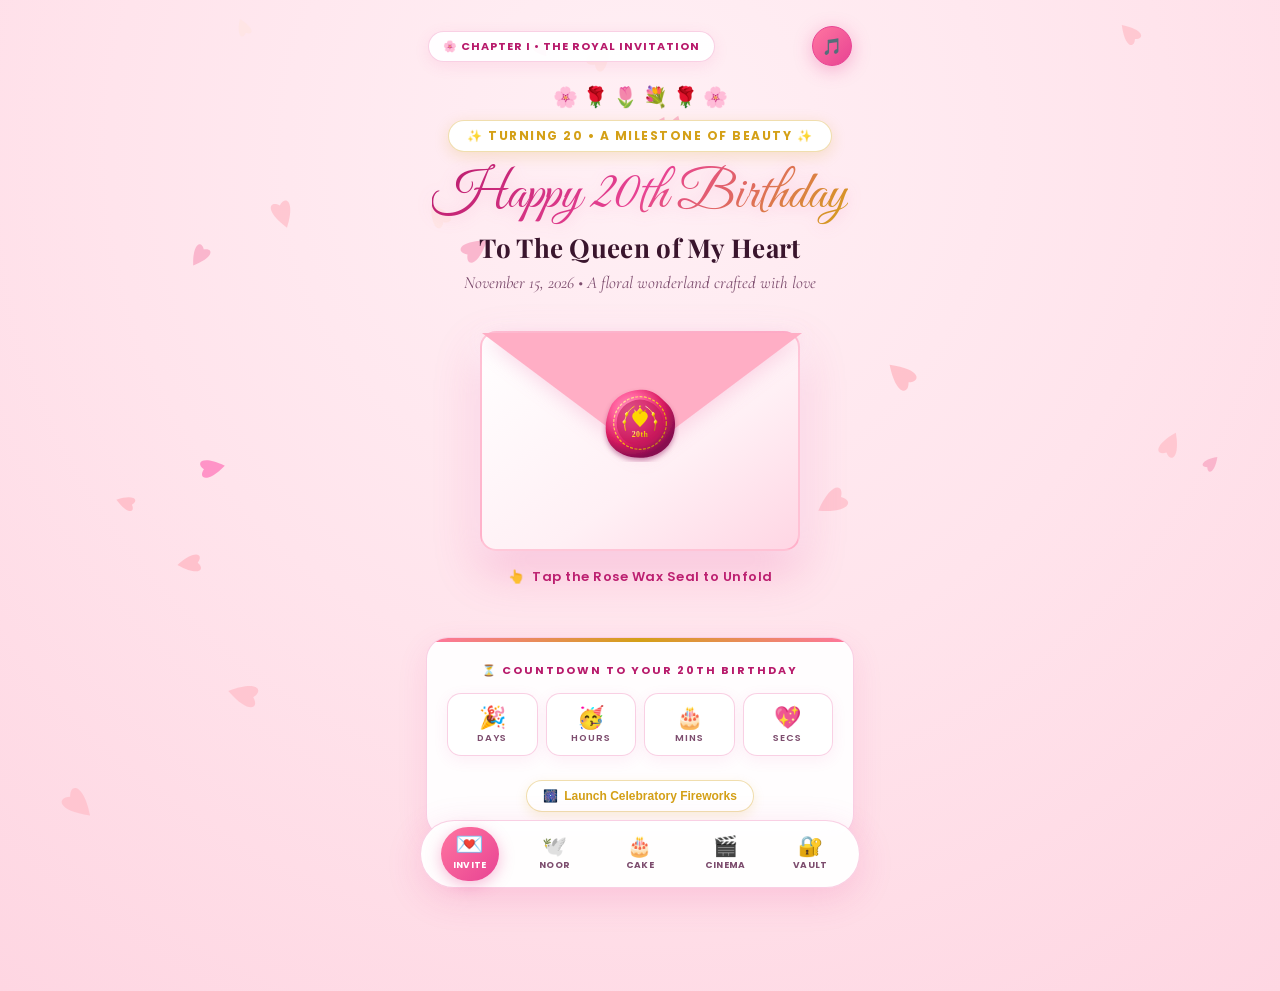
==== index.html @ 650d63d4 "Happy 20th Birthday Interactive Experience" ====
<!DOCTYPE html>
<html lang="en">
<head>
  <meta charset="UTF-8">
  <meta name="viewport" content="width=device-width, initial-scale=1.0, maximum-scale=1.0, user-scalable=no, viewport-fit=cover">
  <title>A Royal Invitation • Happy 20th Birthday My Love</title>
  <link rel="stylesheet" href="shared.css">
  <style>
    /* ═══════════════════════════════════════════
       PAGE 1 THEME: BLUSH ROSE GARDEN & ENVELOPE
       ═══════════════════════════════════════════ */
    body {
      background: radial-gradient(circle at 50% 15%, #fff0f5 0%, #ffe4ec 50%, #fed6e2 100%);
    }

    .floral-garland {
      display: flex;
      justify-content: center;
      gap: 10px;
      font-size: 20px;
      margin-bottom: 8px;
      animation: floatGentle 3s infinite ease-in-out;
    }

    .turning-20-pill {
      display: inline-flex;
      align-items: center;
      gap: 8px;
      padding: 6px 18px;
      background: #ffffff;
      border: 1.5px solid var(--border-gold);
      border-radius: 50px;
      font-size: 12px;
      font-weight: 700;
      color: var(--gold-warm);
      letter-spacing: 1.5px;
      text-transform: uppercase;
      margin-bottom: 12px;
      box-shadow: 0 4px 15px rgba(212, 160, 23, 0.2);
    }

    /* 3D Wax-Sealed Rose Envelope */
    .envelope-stage {
      width: 100%;
      perspective: 1200px;
      margin: 15px 0 25px;
      display: flex;
      flex-direction: column;
      align-items: center;
    }

    .envelope-wrapper {
      position: relative;
      width: 320px;
      height: 220px;
      background: linear-gradient(145deg, #ffffff 0%, #fff0f5 60%, #ffd6e4 100%);
      border-radius: 16px;
      box-shadow: 0 20px 45px rgba(232, 67, 147, 0.25), 0 0 25px rgba(255, 255, 255, 0.9);
      border: 2px solid rgba(255, 117, 160, 0.4);
      cursor: pointer;
      transform-style: preserve-3d;
      transition: transform 0.6s cubic-bezier(0.2, 0.8, 0.2, 1);
    }

    .envelope-wrapper:active {
      transform: scale(0.98);
    }

    .envelope-flap {
      position: absolute;
      top: 0;
      left: 0;
      width: 0;
      height: 0;
      border-left: 160px solid transparent;
      border-right: 160px solid transparent;
      border-top: 120px solid #ffaec5;
      transform-origin: top center;
      transition: transform 0.8s cubic-bezier(0.4, 0, 0.2, 1), z-index 0.2s;
      z-index: 5;
      filter: drop-shadow(0 4px 10px rgba(232, 67, 147, 0.2));
    }

    /* High-Res SVG Wax Seal */
    .wax-seal {
      position: absolute;
      top: 90px;
      left: 50%;
      transform: translate(-50%, -50%);
      width: 78px;
      height: 78px;
      z-index: 10;
      transition: all 0.5s ease;
      cursor: pointer;
      animation: pulseGlowSoft 2.5s infinite ease-in-out;
    }

    .envelope-wrapper.opened .envelope-flap {
      transform: rotateX(180deg);
      z-index: 1;
    }

    .envelope-wrapper.opened .wax-seal {
      opacity: 0;
      transform: translate(-50%, -50%) scale(0.2) rotate(45deg);
      pointer-events: none;
    }

    /* Sliding Parchment Letter */
    .letter-parchment {
      position: absolute;
      top: 12px;
      left: 12px;
      right: 12px;
      background: linear-gradient(135deg, #ffffff 0%, #fffbf2 100%);
      color: var(--text-main);
      border-radius: 12px;
      padding: 24px 18px;
      box-shadow: 0 10px 30px rgba(232, 67, 147, 0.25);
      border: 1px solid var(--border-gold);
      z-index: 2;
      transition: transform 0.9s cubic-bezier(0.2, 0.8, 0.2, 1), opacity 0.6s ease;
      transform: translateY(0);
      opacity: 0;
      pointer-events: none;
    }

    .envelope-wrapper.opened .letter-parchment {
      transform: translateY(-80px);
      opacity: 1;
      pointer-events: all;
      z-index: 15;
    }

    .letter-header {
      font-family: var(--font-romantic);
      font-size: 34px;
      color: var(--rose-deep);
      text-align: center;
      line-height: 1.1;
      margin-bottom: 4px;
    }

    .letter-date {
      font-size: 11px;
      font-weight: 700;
      color: var(--gold-warm);
      text-align: center;
      letter-spacing: 2px;
      text-transform: uppercase;
      margin-bottom: 12px;
    }

    .letter-body {
      font-family: var(--font-classy);
      font-size: 15.5px;
      line-height: 1.55;
      text-align: center;
      color: #4a1532;
      margin-bottom: 14px;
    }

    .tap-hint {
      display: flex;
      align-items: center;
      gap: 8px;
      font-size: 13px;
      color: var(--rose-deep);
      font-weight: 600;
      margin-top: 16px;
      letter-spacing: 0.5px;
      animation: floatGentle 2s infinite ease-in-out;
    }

    /* Countdown Grid */
    .countdown-grid {
      display: grid;
      grid-template-columns: repeat(4, 1fr);
      gap: 8px;
      width: 100%;
      margin: 14px 0 16px;
    }

    .countdown-box {
      background: rgba(255, 255, 255, 0.95);
      border: 1px solid var(--border-rose);
      border-radius: var(--radius-sm);
      padding: 10px 4px;
      text-align: center;
      box-shadow: 0 4px 15px rgba(232, 67, 147, 0.08);
    }

    .countdown-value {
      font-family: var(--font-serif);
      font-size: 22px;
      font-weight: 700;
      color: var(--rose-deep);
      display: block;
      line-height: 1.1;
    }

    .countdown-lbl {
      font-size: 9.5px;
      font-weight: 600;
      color: var(--text-muted);
      text-transform: uppercase;
      letter-spacing: 1px;
      margin-top: 3px;
      display: block;
    }

    .fireworks-quick-btn {
      margin-top: 8px;
      background: #fff;
      border: 1.5px solid var(--border-gold);
      color: var(--gold-warm);
      padding: 8px 16px;
      border-radius: 50px;
      font-size: 12px;
      font-weight: 700;
      cursor: pointer;
      display: inline-flex;
      align-items: center;
      gap: 6px;
      box-shadow: 0 4px 12px rgba(212, 160, 23, 0.15);
      transition: all 0.3s ease;
    }

    .fireworks-quick-btn:active {
      transform: scale(0.95);
    }

    .journey-action-wrap {
      display: none;
      width: 100%;
      margin-top: 15px;
      animation: fadeInUp 0.8s ease forwards;
    }

    @keyframes fadeInUp {
      from { opacity: 0; transform: translateY(20px); }
      to { opacity: 1; transform: translateY(0); }
    }
  </style>
</head>
<body>

  <div class="page-container">
    <!-- Top App Bar -->
    <div class="top-bar">
      <div class="chapter-badge">🌸 Chapter I • The Royal Invitation</div>
      <button class="sound-toggle-btn" id="soundToggleBtn" aria-label="Toggle Sound">🎵</button>
    </div>

    <!-- Garland & Pill -->
    <div class="floral-garland">🌸 🌹 🌷 💐 🌹 🌸</div>
    <div class="turning-20-pill">✨ Turning 20 • A Milestone of Beauty ✨</div>

    <!-- Romantic Header -->
    <h1 class="title-romantic">Happy 20th Birthday</h1>
    <h2 class="title-classy">To The Queen of My Heart</h2>
    <p class="subtitle-soft">November 15, 2026 • A floral wonderland crafted with love</p>

    <!-- Interactive Envelope Stage with Vector Wax Seal -->
    <div class="envelope-stage">
      <div class="envelope-wrapper" id="envelopeWrapper">
        <div class="envelope-flap"></div>
        
        <!-- High-Res Wax Seal Image -->
        <div class="wax-seal" id="waxSeal">
          <img src="assets/wax-seal.svg" alt="Royal Wax Seal" style="width: 100%; height: 100%;">
        </div>

        <!-- Sliding Parchment Letter -->
        <div class="letter-parchment">
          <div class="letter-header">My Dearest Soul,</div>
          <div class="letter-date">✨ Celebrating 20 Beautiful Years ✨</div>
          <p class="letter-body">
            You are turning 20 today, and the world has never looked more radiant.
            Every year with you is a gift beyond measure.
            <br><br>
            I have crafted this royal journey of sacred blessings, your cake cutting ceremony, our video cinema, and sweet secrets.
          </p>
        </div>
      </div>

      <!-- Tap Hint -->
      <div class="tap-hint" id="tapHint">
        <span>👆</span> Tap the Rose Wax Seal to Unfold
      </div>
    </div>

    <!-- Countdown Card -->
    <div class="glass-card" style="margin-top: 25px;">
      <div style="font-size: 11px; text-transform: uppercase; letter-spacing: 2px; color: var(--rose-deep); text-align: center; margin-bottom: 8px; font-weight: 700;">
        ⏳ Countdown To Your 20th Birthday
      </div>
      <div class="countdown-grid">
        <div class="countdown-box">
          <span class="countdown-value" id="cdDays">00</span>
          <span class="countdown-lbl">Days</span>
        </div>
        <div class="countdown-box">
          <span class="countdown-value" id="cdHours">00</span>
          <span class="countdown-lbl">Hours</span>
        </div>
        <div class="countdown-box">
          <span class="countdown-value" id="cdMins">00</span>
          <span class="countdown-lbl">Mins</span>
        </div>
        <div class="countdown-box">
          <span class="countdown-value" id="cdSecs">00</span>
          <span class="countdown-lbl">Secs</span>
        </div>
      </div>
      
      <!-- Quick Fireworks Button -->
      <div style="text-align: center;">
        <button class="fireworks-quick-btn" id="launchFwBtn">
          <span>🎆</span> Launch Celebratory Fireworks
        </button>
      </div>
    </div>

    <!-- Revealed Action Button -->
    <div class="journey-action-wrap" id="journeyActionWrap">
      <a href="blessing.html" class="btn-royal" id="nextChapterBtn">
        Enter The Sanctuary of Noor 🕊️ →
      </a>
    </div>
  </div>

  <script src="assets/fireworks.js"></script>
  <script src="shared.js"></script>
  <script>
    const envelope = document.getElementById('envelopeWrapper');
    const waxSeal = document.getElementById('waxSeal');
    const tapHint = document.getElementById('tapHint');
    const actionWrap = document.getElementById('journeyActionWrap');
    const fwBtn = document.getElementById('launchFwBtn');

    function openEnvelope() {
      if (envelope.classList.contains('opened')) return;

      window.triggerHaptic([30, 50, 40]);
      if (window.BirthdayAudio) {
        window.BirthdayAudio.playSealBreak();
        setTimeout(() => {
          window.BirthdayAudio.playHarpChime([523.25, 659.25, 783.99, 1046.5]);
        }, 300);
      }

      envelope.classList.add('opened');
      tapHint.style.display = 'none';

      // Launch a burst of heart fireworks!
      if (window.Fireworks) {
        window.Fireworks.grandCelebration(4);
      }

      setTimeout(() => {
        actionWrap.style.display = 'block';
        actionWrap.scrollIntoView({ behavior: 'smooth', block: 'center' });
      }, 900);
    }

    waxSeal.addEventListener('click', openEnvelope);
    envelope.addEventListener('click', (e) => {
      if (!envelope.classList.contains('opened')) openEnvelope();
    });

    fwBtn.addEventListener('click', () => {
      window.triggerHaptic(20);
      if (window.Fireworks) window.Fireworks.grandCelebration(5);
    });

    // Countdown
    const TARGET_DATE = new Date('2026-11-15T00:00:00');
    function updateCountdown() {
      const now = new Date();
      const diff = TARGET_DATE - now;
      if (diff <= 0) {
        document.getElementById('cdDays').textContent = '🎉';
        document.getElementById('cdHours').textContent = '🥳';
        document.getElementById('cdMins').textContent = '🎂';
        document.getElementById('cdSecs').textContent = '💖';
        return;
      }
      const days = Math.floor(diff / (1000 * 60 * 60 * 24));
      const hours = Math.floor((diff % (1000 * 60 * 60 * 24)) / (1000 * 60 * 60));
      const mins = Math.floor((diff % (1000 * 60 * 60)) / (1000 * 60));
      const secs = Math.floor((diff % (1000 * 60)) / 1000);

      document.getElementById('cdDays').textContent = String(days).padStart(2, '0');
      document.getElementById('cdHours').textContent = String(hours).padStart(2, '0');
      document.getElementById('cdMins').textContent = String(mins).padStart(2, '0');
      document.getElementById('cdSecs').textContent = String(secs).padStart(2, '0');
    }
    updateCountdown();
    setInterval(updateCountdown, 1000);
  </script>
</body>
</html>
---- shared.css ----
/* ═══════════════════════════════════════════════════════════════
   NOOR & ISHQ - ROSY FLORAL & CELEBRATION DESIGN SYSTEM
   Bright, Dreamy, Rose Petals, Urdu Nastaliq & Cinema Morph
   ═══════════════════════════════════════════════════════════════ */

@import url('https://fonts.googleapis.com/css2?family=Amiri:ital,wght@0,400;0,700;1,400&family=Cormorant+Garamond:ital,wght@0,400;0,600;0,700;1,400&family=Great+Vibes&family=Noto+Nastaliq+Urdu:wght@400;600;700&family=Playfair+Display:ital,wght@0,500;0,600;0,700;1,400&family=Poppins:wght@300;400;500;600;700&display=swap');

:root {
  /* Rosy Celebration Light Palette */
  --bg-blush: #fff5f8;
  --bg-cream: #fffdf9;
  --bg-card: rgba(255, 255, 255, 0.92);
  --bg-glass: rgba(255, 255, 255, 0.75);
  
  --rose-primary: #e84393;
  --rose-soft: #ff75a0;
  --rose-petal: #ffb8d2;
  --rose-deep: #b81b6c;
  --gold-warm: #d4a017;
  --gold-shimmer: #e6b800;
  --peach-cream: #ffeaa7;
  
  --text-main: #3a152d;
  --text-muted: #7d4d6e;
  --text-light: #613054;
  
  --border-rose: rgba(232, 67, 147, 0.25);
  --border-gold: rgba(212, 160, 23, 0.35);
  
  --shadow-soft: 0 10px 30px rgba(232, 67, 147, 0.12);
  --shadow-rose: 0 12px 35px rgba(232, 67, 147, 0.22);
  
  --radius-sm: 14px;
  --radius-md: 22px;
  --radius-lg: 36px;
  
  --font-romantic: 'Great Vibes', cursive;
  --font-serif: 'Playfair Display', serif;
  --font-classy: 'Cormorant Garamond', serif;
  --font-arabic: 'Amiri', serif;
  --font-urdu: 'Noto Nastaliq Urdu', serif;
  --font-body: 'Poppins', sans-serif;
}

* {
  margin: 0;
  padding: 0;
  box-sizing: border-box;
  -webkit-tap-highlight-color: transparent;
}

html, body {
  width: 100%;
  min-height: 100vh;
  min-height: 100dvh;
  background-color: var(--bg-blush);
  color: var(--text-main);
  font-family: var(--font-body);
  overflow-x: hidden;
  user-select: none;
  -webkit-user-select: none;
}

body {
  position: relative;
  padding-bottom: 96px; /* Space for bottom nav bar */
}

/* Floating Floral Petals Canvas */
#canvas-petals {
  position: fixed;
  top: 0;
  left: 0;
  width: 100vw;
  height: 100vh;
  pointer-events: none;
  z-index: 1;
}

/* Page Container */
.page-container {
  position: relative;
  z-index: 2;
  width: 100%;
  max-width: 460px;
  margin: 0 auto;
  padding: 20px 16px 36px;
  display: flex;
  flex-direction: column;
  align-items: center;
  min-height: calc(100vh - 96px);
  min-height: calc(100dvh - 96px);
}

/* Top App Header / Status Bar */
.top-bar {
  width: 100%;
  display: flex;
  justify-content: space-between;
  align-items: center;
  padding: 6px 2px 16px;
  position: relative;
  z-index: 10;
}

.chapter-badge {
  display: inline-flex;
  align-items: center;
  gap: 6px;
  padding: 6px 14px;
  background: rgba(255, 255, 255, 0.95);
  border: 1px solid var(--border-rose);
  border-radius: 50px;
  font-size: 11px;
  font-weight: 700;
  letter-spacing: 1px;
  text-transform: uppercase;
  color: var(--rose-deep);
  box-shadow: 0 4px 15px rgba(232, 67, 147, 0.1);
}

.sound-toggle-btn {
  width: 40px;
  height: 40px;
  border-radius: 50%;
  background: rgba(255, 255, 255, 0.92);
  border: 1px solid var(--border-rose);
  color: var(--rose-primary);
  display: flex;
  align-items: center;
  justify-content: center;
  cursor: pointer;
  transition: all 0.3s ease;
  font-size: 16px;
  box-shadow: 0 4px 15px rgba(232, 67, 147, 0.12);
}

.sound-toggle-btn.active {
  background: linear-gradient(135deg, #ff75a0, #e84393);
  color: #fff;
  border-color: #e84393;
  box-shadow: 0 4px 18px rgba(232, 67, 147, 0.35);
}

/* Typography Presets */
.title-romantic {
  font-family: var(--font-romantic);
  font-size: clamp(38px, 11vw, 54px);
  font-weight: normal;
  text-align: center;
  line-height: 1.15;
  background: linear-gradient(135deg, #b81b6c 0%, #e84393 50%, #d4a017 100%);
  -webkit-background-clip: text;
  -webkit-text-fill-color: transparent;
  filter: drop-shadow(0 2px 8px rgba(232, 67, 147, 0.2));
  margin-bottom: 4px;
}

.title-classy {
  font-family: var(--font-serif);
  font-size: clamp(20px, 5.5vw, 26px);
  font-weight: 700;
  text-align: center;
  color: var(--text-main);
  letter-spacing: 0.3px;
  margin-bottom: 6px;
}

.subtitle-soft {
  font-family: var(--font-classy);
  font-size: clamp(15px, 4vw, 17px);
  font-style: italic;
  text-align: center;
  color: var(--text-muted);
  line-height: 1.45;
  margin-bottom: 20px;
}

/* Urdu Typography Class */
.urdu-poetry {
  font-family: var(--font-urdu);
  direction: rtl;
  text-align: center;
  line-height: 2.2;
  font-size: clamp(18px, 5vw, 23px);
  color: #4a1532;
  letter-spacing: 0;
}

.urdu-caption {
  font-family: var(--font-urdu);
  direction: rtl;
  text-align: center;
  line-height: 2.1;
  font-size: 15px;
  color: var(--rose-deep);
}

/* Glass Floral Cards */
.glass-card {
  width: 100%;
  background: var(--bg-card);
  border: 1px solid var(--border-rose);
  border-radius: var(--radius-md);
  padding: 24px 20px;
  box-shadow: var(--shadow-soft);
  backdrop-filter: blur(12px);
  -webkit-backdrop-filter: blur(12px);
  position: relative;
  overflow: hidden;
  margin-bottom: 22px;
}

.glass-card::before {
  content: '';
  position: absolute;
  top: 0;
  left: 0;
  width: 100%;
  height: 4px;
  background: linear-gradient(90deg, #ff75a0, #d4a017, #ff75a0);
}

/* Luxury Floral Buttons */
.btn-royal {
  display: inline-flex;
  align-items: center;
  justify-content: center;
  gap: 10px;
  width: 100%;
  padding: 16px 26px;
  font-family: var(--font-body);
  font-size: 15px;
  font-weight: 600;
  letter-spacing: 0.5px;
  color: #fff;
  background: linear-gradient(135deg, #ff75a0 0%, #e84393 50%, #c41c73 100%);
  border: none;
  border-radius: 50px;
  cursor: pointer;
  text-decoration: none;
  box-shadow: 0 8px 25px rgba(232, 67, 147, 0.35);
  transition: all 0.3s cubic-bezier(0.34, 1.56, 0.64, 1);
  position: relative;
  overflow: hidden;
}

.btn-royal:active {
  transform: scale(0.96);
  box-shadow: 0 4px 15px rgba(232, 67, 147, 0.25);
}

.btn-royal-gold {
  color: #3b2800;
  background: linear-gradient(135deg, #fff3b0 0%, #ffd700 50%, #e2b343 100%);
  box-shadow: 0 8px 25px rgba(212, 160, 23, 0.35);
}

/* Floating Bottom Navigation Bar */
.bottom-nav-bar {
  position: fixed;
  bottom: 12px;
  left: 50%;
  transform: translateX(-50%);
  width: calc(100% - 24px);
  max-width: 440px;
  height: 68px;
  background: rgba(255, 255, 255, 0.95);
  border: 1px solid rgba(232, 67, 147, 0.25);
  border-radius: 40px;
  backdrop-filter: blur(20px);
  -webkit-backdrop-filter: blur(20px);
  display: flex;
  align-items: center;
  justify-content: space-around;
  padding: 0 6px;
  z-index: 1000;
  box-shadow: 0 10px 35px rgba(232, 67, 147, 0.18);
  transition: transform 0.4s ease, opacity 0.4s ease;
}

.bottom-nav-bar.hidden {
  transform: translate(-50%, 120%);
  opacity: 0;
  pointer-events: none;
}

.nav-item {
  display: flex;
  flex-direction: column;
  align-items: center;
  justify-content: center;
  text-decoration: none;
  color: var(--text-muted);
  width: 58px;
  height: 54px;
  border-radius: 27px;
  transition: all 0.3s cubic-bezier(0.4, 0, 0.2, 1);
}

.nav-item-icon {
  font-size: 20px;
  line-height: 1;
  transition: transform 0.3s ease;
}

.nav-item-label {
  font-size: 9px;
  font-weight: 700;
  margin-top: 3px;
  letter-spacing: 0.3px;
  text-transform: uppercase;
}

.nav-item.active {
  color: #fff;
  background: linear-gradient(135deg, #ff75a0, #e84393);
  box-shadow: 0 4px 15px rgba(232, 67, 147, 0.35);
}

.nav-item.active .nav-item-icon {
  transform: translateY(-2px) scale(1.15);
}

/* Touch Floating Flowers */
.touch-flower {
  position: fixed;
  pointer-events: none;
  z-index: 9999;
  animation: floatUpFlower 1.1s cubic-bezier(0.1, 0.8, 0.3, 1) forwards;
}

@keyframes floatUpFlower {
  0% { transform: translate(-50%, -50%) scale(0.6) rotate(0deg); opacity: 1; }
  100% { transform: translate(-50%, calc(-50% - 45px)) scale(1.2) rotate(45deg); opacity: 0; }
}

@keyframes pulseGlowSoft {
  0%, 100% { transform: scale(1); filter: drop-shadow(0 4px 12px rgba(232, 67, 147, 0.25)); }
  50% { transform: scale(1.04); filter: drop-shadow(0 6px 20px rgba(232, 67, 147, 0.45)); }
}

@keyframes floatGentle {
  0%, 100% { transform: translateY(0); }
  50% { transform: translateY(-8px); }
}
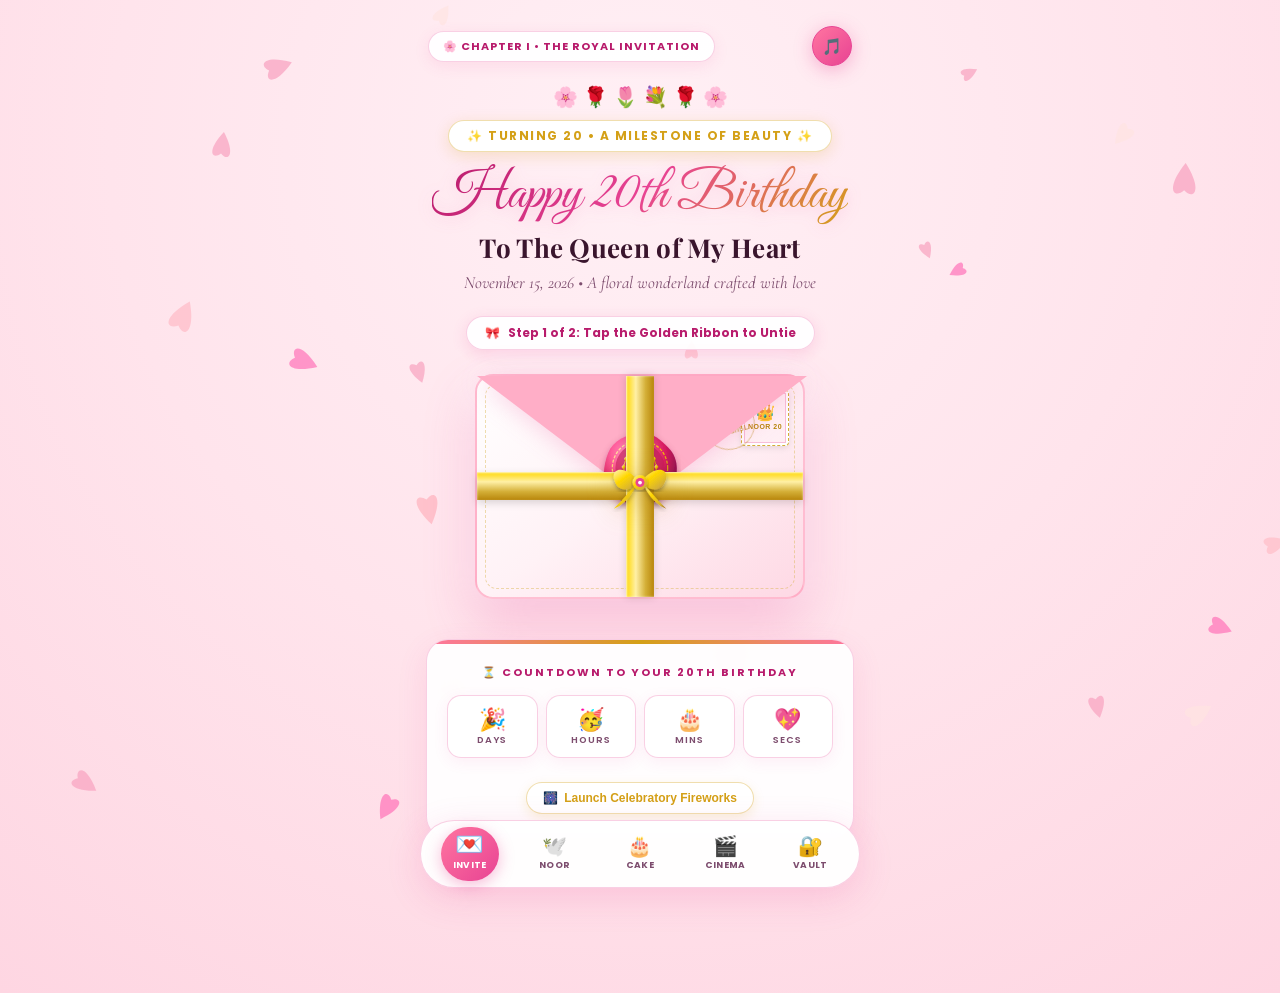
==== commit e9236d3d: "Out-of-the-box Royal Love Letter: Silk Ribbon, Wax-Crack, Tri-fold Parchment, Heart Locket, and Kiss" ====
--- a/index.html
+++ b/index.html
@@ -7,10 +7,11 @@
   <link rel="stylesheet" href="shared.css">
   <style>
     /* ═══════════════════════════════════════════
-       PAGE 1 THEME: BLUSH ROSE GARDEN & ENVELOPE
+       PAGE 1 THEME: BLUSH ROSE GARDEN & ROYAL LETTER
        ═══════════════════════════════════════════ */
     body {
       background: radial-gradient(circle at 50% 15%, #fff0f5 0%, #ffe4ec 50%, #fed6e2 100%);
+      overflow-x: hidden;
     }
 
     .floral-garland {
@@ -39,138 +40,675 @@
       box-shadow: 0 4px 15px rgba(212, 160, 23, 0.2);
     }
 
-    /* 3D Wax-Sealed Rose Envelope */
+    /* ═══════════════════════════════════════════
+       CEREMONY STEP INDICATOR
+       ═══════════════════════════════════════════ */
+    .unseal-step-badge {
+      display: inline-flex;
+      align-items: center;
+      gap: 8px;
+      padding: 7px 18px;
+      background: rgba(255, 255, 255, 0.95);
+      border: 1.5px solid var(--border-rose);
+      border-radius: 50px;
+      font-size: 12px;
+      font-weight: 700;
+      color: var(--rose-deep);
+      box-shadow: 0 4px 15px rgba(232, 67, 147, 0.16);
+      margin-bottom: 14px;
+      transition: all 0.4s ease;
+      user-select: none;
+    }
+
+    /* ═══════════════════════════════════════════
+       STAGE & 3D ENVELOPE CONTAINER
+       ═══════════════════════════════════════════ */
     .envelope-stage {
       width: 100%;
-      perspective: 1200px;
-      margin: 15px 0 25px;
+      max-width: 380px;
+      margin: 10px auto 20px;
+      perspective: 1400px;
       display: flex;
       flex-direction: column;
       align-items: center;
+      position: relative;
     }
 
     .envelope-wrapper {
       position: relative;
-      width: 320px;
-      height: 220px;
-      background: linear-gradient(145deg, #ffffff 0%, #fff0f5 60%, #ffd6e4 100%);
-      border-radius: 16px;
-      box-shadow: 0 20px 45px rgba(232, 67, 147, 0.25), 0 0 25px rgba(255, 255, 255, 0.9);
-      border: 2px solid rgba(255, 117, 160, 0.4);
+      width: 330px;
+      height: 225px;
+      background: linear-gradient(145deg, #ffffff 0%, #fff2f6 50%, #fed8e4 100%);
+      border-radius: 18px;
+      box-shadow: 0 22px 50px rgba(232, 67, 147, 0.28), 0 0 30px rgba(255, 255, 255, 0.9);
+      border: 2px solid rgba(255, 117, 160, 0.45);
+      transform-style: preserve-3d;
+      transition: transform 0.6s cubic-bezier(0.2, 0.8, 0.2, 1), box-shadow 0.6s ease;
       cursor: pointer;
-      transform-style: preserve-3d;
-      transition: transform 0.6s cubic-bezier(0.2, 0.8, 0.2, 1);
-    }
-
-    .envelope-wrapper:active {
-      transform: scale(0.98);
-    }
-
+    }
+
+    .envelope-wrapper::after {
+      content: '';
+      position: absolute;
+      inset: 8px;
+      border: 1px dashed rgba(212, 175, 55, 0.4);
+      border-radius: 12px;
+      pointer-events: none;
+    }
+
+    /* Royal Postage Stamp in Corner */
+    .envelope-stamp {
+      position: absolute;
+      top: 14px;
+      right: 14px;
+      width: 48px;
+      height: 56px;
+      background: #fff;
+      border: 1.5px dashed #d4af37;
+      border-radius: 4px;
+      box-shadow: 0 2px 6px rgba(0, 0, 0, 0.1);
+      display: flex;
+      flex-direction: column;
+      align-items: center;
+      justify-content: center;
+      padding: 2px;
+      z-index: 2;
+      pointer-events: none;
+    }
+    .envelope-stamp-inner {
+      width: 100%;
+      height: 100%;
+      border: 0.5px solid rgba(232, 67, 147, 0.3);
+      display: flex;
+      flex-direction: column;
+      align-items: center;
+      justify-content: center;
+      text-align: center;
+      background: linear-gradient(135deg, #fff5f8, #ffeef4);
+    }
+    .envelope-stamp-icon { font-size: 16px; line-height: 1; }
+    .envelope-stamp-txt { font-size: 7px; font-weight: 800; color: #b8860b; text-transform: uppercase; margin-top: 2px; letter-spacing: 0.5px; }
+
+    /* Postmark Circular Cancellation */
+    .envelope-postmark {
+      position: absolute;
+      top: 22px;
+      right: 48px;
+      width: 52px;
+      height: 52px;
+      border: 1.5px solid rgba(184, 134, 11, 0.45);
+      border-radius: 50%;
+      pointer-events: none;
+      z-index: 3;
+      display: flex;
+      flex-direction: column;
+      align-items: center;
+      justify-content: center;
+      transform: rotate(-15deg);
+      font-size: 6.5px;
+      font-weight: 800;
+      color: rgba(184, 134, 11, 0.7);
+      text-transform: uppercase;
+      letter-spacing: 0.5px;
+    }
+
+    /* Envelope Top Flap */
     .envelope-flap {
       position: absolute;
       top: 0;
       left: 0;
       width: 0;
       height: 0;
-      border-left: 160px solid transparent;
-      border-right: 160px solid transparent;
-      border-top: 120px solid #ffaec5;
+      border-left: 165px solid transparent;
+      border-right: 165px solid transparent;
+      border-top: 125px solid #ffaec7;
       transform-origin: top center;
-      transition: transform 0.8s cubic-bezier(0.4, 0, 0.2, 1), z-index 0.2s;
-      z-index: 5;
-      filter: drop-shadow(0 4px 10px rgba(232, 67, 147, 0.2));
-    }
-
-    /* High-Res SVG Wax Seal */
-    .wax-seal {
-      position: absolute;
-      top: 90px;
+      transition: transform 0.9s cubic-bezier(0.4, 0, 0.2, 1), z-index 0.2s;
+      z-index: 6;
+      filter: drop-shadow(0 4px 12px rgba(232, 67, 147, 0.22));
+    }
+
+    .envelope-wrapper.unsealed .envelope-flap {
+      transform: rotateX(180deg);
+      z-index: 1;
+    }
+
+    /* ═══════════════════════════════════════════
+       INTERACTIVE SILK RIBBON & BOW (STEP 1)
+       ═══════════════════════════════════════════ */
+    .ribbon-container {
+      position: absolute;
+      inset: 0;
+      z-index: 12;
+      pointer-events: all;
+      transition: opacity 0.5s ease;
+    }
+
+    .ribbon-container.untied {
+      pointer-events: none;
+      opacity: 0;
+    }
+
+    /* Horizontal Satin Band */
+    .ribbon-band-h {
+      position: absolute;
+      top: 50%;
+      left: 0;
+      right: 0;
+      height: 28px;
+      transform: translateY(-50%);
+      background: linear-gradient(180deg, #ffd700 0%, #fff0a6 35%, #d4af37 70%, #b8860b 100%);
+      box-shadow: 0 3px 8px rgba(0, 0, 0, 0.15), inset 0 1px 2px rgba(255, 255, 255, 0.8);
+      z-index: 10;
+      transition: transform 0.7s cubic-bezier(0.4, 0, 0.2, 1), opacity 0.6s ease;
+    }
+
+    /* Vertical Satin Band */
+    .ribbon-band-v {
+      position: absolute;
+      top: 0;
+      bottom: 0;
+      left: 50%;
+      width: 28px;
+      transform: translateX(-50%);
+      background: linear-gradient(90deg, #ffd700 0%, #fff0a6 35%, #d4af37 70%, #b8860b 100%);
+      box-shadow: 0 0 8px rgba(0, 0, 0, 0.15), inset 1px 0 2px rgba(255, 255, 255, 0.8);
+      z-index: 10;
+      transition: transform 0.7s cubic-bezier(0.4, 0, 0.2, 1), opacity 0.6s ease;
+    }
+
+    .ribbon-container.untied .ribbon-band-h {
+      transform: translateY(-50%) scaleX(0);
+      opacity: 0;
+    }
+
+    .ribbon-container.untied .ribbon-band-v {
+      transform: translateX(-50%) scaleY(0);
+      opacity: 0;
+    }
+
+    /* Center Silk Ribbon Bow */
+    .ribbon-bow-wrap {
+      position: absolute;
+      top: 50%;
       left: 50%;
       transform: translate(-50%, -50%);
-      width: 78px;
-      height: 78px;
-      z-index: 10;
-      transition: all 0.5s ease;
+      z-index: 14;
       cursor: pointer;
-      animation: pulseGlowSoft 2.5s infinite ease-in-out;
-    }
-
-    .envelope-wrapper.opened .envelope-flap {
-      transform: rotateX(180deg);
-      z-index: 1;
-    }
-
-    .envelope-wrapper.opened .wax-seal {
+      filter: drop-shadow(0 6px 14px rgba(184, 134, 11, 0.45));
+      transition: transform 0.3s cubic-bezier(0.34, 1.56, 0.64, 1);
+      animation: ribbonBreath 2.8s infinite ease-in-out alternate;
+    }
+    .ribbon-bow-wrap:hover {
+      transform: translate(-50%, -50%) scale(1.1);
+    }
+    .ribbon-bow-wrap:active {
+      transform: translate(-50%, -50%) scale(0.95);
+    }
+
+    @keyframes ribbonBreath {
+      0% { transform: translate(-50%, -50%) scale(1); }
+      100% { transform: translate(-50%, -50%) scale(1.05); }
+    }
+
+    .ribbon-container.untied .ribbon-bow-wrap {
+      animation: ribbonDissolve 0.7s forwards ease-in;
+    }
+
+    @keyframes ribbonDissolve {
+      0% { transform: translate(-50%, -50%) scale(1); opacity: 1; }
+      50% { transform: translate(-50%, -50%) scale(1.3) rotate(15deg); opacity: 0.8; }
+      100% { transform: translate(-50%, -50%) scale(0.2) rotate(45deg); opacity: 0; }
+    }
+
+    /* ═══════════════════════════════════════════
+       ROYAL "20" WAX SEAL WITH CRACK PHYSICS (STEP 2)
+       ═══════════════════════════════════════════ */
+    .wax-seal-container {
+      position: absolute;
+      top: 92px;
+      left: 50%;
+      transform: translate(-50%, -50%);
+      width: 82px;
+      height: 82px;
+      z-index: 8;
+      cursor: pointer;
+      user-select: none;
+      transition: transform 0.4s cubic-bezier(0.34, 1.56, 0.64, 1);
+    }
+
+    .wax-seal-container.active-pulse {
+      animation: sealPulse 1.8s infinite alternate ease-in-out;
+    }
+
+    @keyframes sealPulse {
+      0% { filter: drop-shadow(0 0 10px rgba(255, 117, 160, 0.5)) drop-shadow(0 0 15px rgba(255, 215, 0, 0.4)); transform: translate(-50%, -50%) scale(1); }
+      100% { filter: drop-shadow(0 0 18px rgba(255, 117, 160, 0.85)) drop-shadow(0 0 25px rgba(255, 215, 0, 0.7)); transform: translate(-50%, -50%) scale(1.06); }
+    }
+
+    /* Fracture Overlay Lines on Seal */
+    .seal-crack-svg {
+      position: absolute;
+      inset: 0;
+      width: 100%;
+      height: 100%;
+      pointer-events: none;
+      z-index: 9;
       opacity: 0;
-      transform: translate(-50%, -50%) scale(0.2) rotate(45deg);
+      transition: opacity 0.15s ease;
+    }
+
+    .wax-seal-container.cracking .seal-crack-svg {
+      opacity: 1;
+    }
+
+    .wax-seal-container.shattered {
+      animation: sealShatter 0.75s forwards cubic-bezier(0.2, 0.8, 0.2, 1);
       pointer-events: none;
     }
 
-    /* Sliding Parchment Letter */
-    .letter-parchment {
-      position: absolute;
-      top: 12px;
-      left: 12px;
-      right: 12px;
-      background: linear-gradient(135deg, #ffffff 0%, #fffbf2 100%);
-      color: var(--text-main);
-      border-radius: 12px;
-      padding: 24px 18px;
-      box-shadow: 0 10px 30px rgba(232, 67, 147, 0.25);
-      border: 1px solid var(--border-gold);
+    @keyframes sealShatter {
+      0% { transform: translate(-50%, -50%) scale(1); opacity: 1; }
+      40% { transform: translate(-50%, -50%) scale(1.2) rotate(10deg); opacity: 0.9; }
+      100% { transform: translate(-50%, -50%) scale(0.1) rotate(90deg); opacity: 0; }
+    }
+
+    /* ═══════════════════════════════════════════
+       GRAND 3D TRI-FOLD DECKLE PARCHMENT LETTER
+       ═══════════════════════════════════════════ */
+    .parchment-viewport {
+      display: none;
+      width: 100%;
+      max-width: 375px;
+      margin: 18px auto 24px;
+      position: relative;
+      animation: emergeLetter 0.9s cubic-bezier(0.2, 0.8, 0.2, 1) forwards;
+      z-index: 20;
+    }
+
+    @keyframes emergeLetter {
+      0% { opacity: 0; transform: translateY(40px) scale(0.92); }
+      100% { opacity: 1; transform: translateY(0) scale(1); }
+    }
+
+    .parchment-sheet {
+      position: relative;
+      width: 100%;
+      background: linear-gradient(135deg, #fffdf8 0%, #fff9f0 50%, #fff4f8 100%);
+      border: 2px solid rgba(212, 175, 55, 0.6);
+      border-radius: 18px;
+      padding: 30px 20px 24px;
+      box-shadow: 0 20px 60px rgba(232, 67, 147, 0.25), 0 0 35px rgba(255, 255, 255, 0.95);
+      position: relative;
+      overflow: hidden;
+      cursor: crosshair;
+    }
+
+    /* Deckle Gold Leaf Torn Edge Border */
+    .parchment-sheet::before {
+      content: '';
+      position: absolute;
+      inset: 6px;
+      border: 1.5px dashed rgba(212, 175, 55, 0.45);
+      border-radius: 14px;
+      pointer-events: none;
+    }
+
+    /* Watermark Rose in Center Background */
+    .parchment-watermark {
+      position: absolute;
+      top: 50%;
+      left: 50%;
+      transform: translate(-50%, -50%);
+      font-size: 140px;
+      opacity: 0.04;
+      pointer-events: none;
+      user-select: none;
+    }
+
+    /* Dried Pressed Rose with Washi Tape */
+    .pressed-rose-badge {
+      position: absolute;
+      top: 14px;
+      left: 16px;
+      display: flex;
+      flex-direction: column;
+      align-items: center;
+      z-index: 5;
+    }
+
+    .washi-tape-blush {
+      width: 32px;
+      height: 10px;
+      background: linear-gradient(90deg, rgba(255, 182, 193, 0.85), rgba(255, 218, 185, 0.85));
+      box-shadow: 0 1px 3px rgba(0, 0, 0, 0.1);
+      transform: rotate(-8deg);
+      margin-bottom: -4px;
+    }
+
+    .pressed-flower-icon {
+      font-size: 26px;
+      filter: drop-shadow(0 2px 4px rgba(232, 67, 147, 0.3));
+      transform: rotate(5deg);
+    }
+
+    /* Royal Calligraphy Crown in Top-Right */
+    .parchment-insignia {
+      position: absolute;
+      top: 14px;
+      right: 16px;
+      text-align: right;
+      z-index: 5;
+    }
+    .insignia-crown { font-size: 18px; line-height: 1; }
+    .insignia-date { font-family: var(--font-serif); font-size: 8px; font-weight: 700; color: #b8860b; letter-spacing: 1px; text-transform: uppercase; }
+
+    /* Shimmering Golden Calligraphy Header */
+    .parchment-header {
+      text-align: center;
+      margin-top: 12px;
+      margin-bottom: 8px;
+    }
+
+    .shimmer-script-title {
+      font-family: var(--font-romantic);
+      font-size: 38px;
+      line-height: 1.15;
+      background: linear-gradient(135deg, #d81b60 0%, #b8860b 40%, #e84393 70%, #d4af37 100%);
+      background-size: 200% auto;
+      -webkit-background-clip: text;
+      -webkit-text-fill-color: transparent;
+      animation: goldInkFlow 4s linear infinite;
+    }
+
+    @keyframes goldInkFlow {
+      0% { background-position: 0% center; }
+      100% { background-position: 200% center; }
+    }
+
+    .parchment-subheading {
+      font-size: 11px;
+      font-weight: 800;
+      color: var(--gold-warm);
+      letter-spacing: 2px;
+      text-transform: uppercase;
+      margin-top: 3px;
+    }
+
+    /* Romantic Letter Body */
+    .parchment-body {
+      font-family: var(--font-classy);
+      font-size: 15.5px;
+      line-height: 1.65;
+      color: #3f142b;
+      margin: 18px 4px 14px;
+      text-align: justify;
+      text-justify: inter-word;
+      position: relative;
       z-index: 2;
-      transition: transform 0.9s cubic-bezier(0.2, 0.8, 0.2, 1), opacity 0.6s ease;
-      transform: translateY(0);
-      opacity: 0;
-      pointer-events: none;
-    }
-
-    .envelope-wrapper.opened .letter-parchment {
-      transform: translateY(-80px);
-      opacity: 1;
-      pointer-events: all;
-      z-index: 15;
-    }
-
-    .letter-header {
+    }
+
+    .parchment-body p {
+      margin-bottom: 12px;
+    }
+
+    .parchment-salutation {
       font-family: var(--font-romantic);
-      font-size: 34px;
+      font-size: 26px;
       color: var(--rose-deep);
+      display: block;
+      margin-bottom: 6px;
+      text-align: left;
+    }
+
+    /* Royal Urdu Couplet Calligraphy Box */
+    .urdu-shair-parchment {
+      background: linear-gradient(135deg, #fffbf4 0%, #fff0f5 100%);
+      border: 1.5px solid var(--border-gold);
+      border-radius: 14px;
+      padding: 16px 14px;
+      margin: 16px 0;
       text-align: center;
-      line-height: 1.1;
-      margin-bottom: 4px;
-    }
-
-    .letter-date {
+      box-shadow: inset 0 0 12px rgba(212, 160, 23, 0.12), 0 4px 15px rgba(232, 67, 147, 0.08);
+      position: relative;
+    }
+
+    .urdu-shair-lines {
+      font-family: var(--font-urdu);
+      font-size: 19px;
+      line-height: 1.85;
+      color: #5c183b;
+      direction: rtl;
+    }
+
+    .urdu-shair-divider {
+      color: var(--gold-warm);
+      font-size: 14px;
+      margin: 6px 0;
+    }
+
+    /* Signature */
+    .parchment-signature {
+      text-align: right;
+      margin-top: 14px;
+      font-family: var(--font-romantic);
+      font-size: 26px;
+      color: var(--rose-deep);
+      line-height: 1.2;
+    }
+
+    .parchment-signature-sub {
+      font-family: var(--font-classy);
       font-size: 11px;
       font-weight: 700;
       color: var(--gold-warm);
-      text-align: center;
-      letter-spacing: 2px;
+      letter-spacing: 1px;
       text-transform: uppercase;
+    }
+
+    /* ═══════════════════════════════════════════
+       OUT-OF-THE-BOX SURPRISE 1: THE SECRET GOLDEN HEART LOCKET
+       ═══════════════════════════════════════════ */
+    .locket-section {
+      margin-top: 22px;
+      padding-top: 16px;
+      border-top: 1px dashed rgba(212, 175, 55, 0.5);
+      display: flex;
+      flex-direction: column;
+      align-items: center;
+      position: relative;
+    }
+
+    .locket-prompt-pill {
+      display: inline-flex;
+      align-items: center;
+      gap: 6px;
+      font-size: 11px;
+      font-weight: 800;
+      color: #995c00;
+      background: #fff8e7;
+      padding: 4px 12px;
+      border-radius: 50px;
+      border: 1px solid #ffd700;
       margin-bottom: 12px;
-    }
-
-    .letter-body {
-      font-family: var(--font-classy);
-      font-size: 15.5px;
-      line-height: 1.55;
-      text-align: center;
-      color: #4a1532;
-      margin-bottom: 14px;
-    }
-
-    .tap-hint {
+      box-shadow: 0 2px 8px rgba(212, 160, 23, 0.2);
+      animation: pulseGentle 2s infinite ease-in-out;
+    }
+
+    /* 3D Heart Locket */
+    .heart-locket-wrap {
+      width: 140px;
+      height: 110px;
+      perspective: 800px;
+      position: relative;
+      cursor: pointer;
+      user-select: none;
+    }
+
+    /* The Closed Golden Heart Face */
+    .locket-cover {
+      position: absolute;
+      top: 0;
+      left: 0;
+      width: 100%;
+      height: 100%;
+      transform-origin: left center;
+      transform-style: preserve-3d;
+      transition: transform 0.8s cubic-bezier(0.34, 1.56, 0.64, 1);
+      z-index: 10;
+      filter: drop-shadow(0 6px 14px rgba(184, 134, 11, 0.4));
+    }
+
+    .heart-locket-wrap.opened .locket-cover {
+      transform: rotateY(-145deg);
+    }
+
+    /* The Inside Base of the Locket (Reveals Photo & Message) */
+    .locket-inside {
+      position: absolute;
+      top: 0;
+      left: 0;
+      width: 100%;
+      height: 100%;
       display: flex;
       align-items: center;
-      gap: 8px;
-      font-size: 13px;
+      justify-content: space-between;
+      padding: 6px 10px;
+      background: radial-gradient(circle, #fffdf8 0%, #fff1df 80%, #fedeb0 100%);
+      border: 2px solid #d4af37;
+      border-radius: 20px;
+      box-shadow: inset 0 0 10px rgba(184, 134, 11, 0.25);
+    }
+
+    .locket-photo-frame {
+      width: 52px;
+      height: 64px;
+      border-radius: 50% 50% 45% 45%;
+      overflow: hidden;
+      border: 2px solid #d4af37;
+      box-shadow: 0 3px 8px rgba(0, 0, 0, 0.2);
+      background: #fff;
+      flex-shrink: 0;
+    }
+
+    .locket-photo-frame img {
+      width: 100%;
+      height: 100%;
+      object-fit: cover;
+      object-position: center 20%;
+    }
+
+    .locket-micro-letter {
+      flex: 1;
+      padding-left: 10px;
+      font-family: var(--font-serif);
+      font-size: 9.5px;
+      line-height: 1.35;
+      color: #5c183b;
+      font-weight: 700;
+      text-align: left;
+    }
+
+    /* ═══════════════════════════════════════════
+       OUT-OF-THE-BOX SURPRISE 2: "SEAL WITH A KISS" (💋)
+       ═══════════════════════════════════════════ */
+    .kiss-toolbar {
+      display: flex;
+      align-items: center;
+      justify-content: center;
+      gap: 12px;
+      margin-top: 18px;
+    }
+
+    .btn-kiss-stamp {
+      background: linear-gradient(135deg, #ff75a0 0%, #e84393 100%);
+      color: #ffffff;
+      border: none;
+      border-radius: 50px;
+      padding: 8px 18px;
+      font-size: 12px;
+      font-weight: 700;
+      cursor: pointer;
+      display: inline-flex;
+      align-items: center;
+      gap: 6px;
+      box-shadow: 0 4px 14px rgba(232, 67, 147, 0.35);
+      transition: transform 0.2s ease, box-shadow 0.2s ease;
+    }
+    .btn-kiss-stamp:hover { transform: scale(1.05); }
+    .btn-kiss-stamp:active { transform: scale(0.95); }
+
+    .kiss-count-badge {
+      font-size: 11px;
+      font-weight: 800;
       color: var(--rose-deep);
-      font-weight: 600;
-      margin-top: 16px;
-      letter-spacing: 0.5px;
-      animation: floatGentle 2s infinite ease-in-out;
-    }
+      background: rgba(255, 255, 255, 0.9);
+      border: 1px solid var(--border-rose);
+      padding: 6px 12px;
+      border-radius: 50px;
+    }
+
+    /* Dynamic Kiss Marks on Parchment */
+    .stamped-kiss-mark {
+      position: absolute;
+      font-size: 32px;
+      line-height: 1;
+      pointer-events: none;
+      z-index: 15;
+      animation: kissPop 0.5s cubic-bezier(0.34, 1.56, 0.64, 1) forwards;
+      filter: drop-shadow(0 2px 5px rgba(232, 67, 147, 0.4));
+    }
+
+    @keyframes kissPop {
+      0% { transform: scale(0.2) rotate(var(--rot, 0deg)); opacity: 0; }
+      70% { transform: scale(1.25) rotate(var(--rot, 0deg)); opacity: 1; }
+      100% { transform: scale(1) rotate(var(--rot, 0deg)); opacity: 0.92; }
+    }
+
+    /* ═══════════════════════════════════════════
+       STARDUST PARTICLES OVER LETTER
+       ═══════════════════════════════════════════ */
+    .stardust-particle {
+      position: absolute;
+      width: 6px;
+      height: 6px;
+      border-radius: 50%;
+      background: #ffd700;
+      box-shadow: 0 0 8px #ffd700, 0 0 15px #ff75a0;
+      pointer-events: none;
+      z-index: 30;
+      animation: stardustFade 0.8s ease-out forwards;
+    }
+
+    @keyframes stardustFade {
+      0% { transform: scale(1) translate(0, 0); opacity: 1; }
+      100% { transform: scale(0.2) translate(var(--tx, 0px), var(--ty, -25px)); opacity: 0; }
+    }
+
+    /* Controls beneath letter */
+    .parchment-controls {
+      display: flex;
+      justify-content: center;
+      gap: 12px;
+      margin-top: 20px;
+    }
+
+    .btn-refold {
+      background: #ffffff;
+      border: 1.5px solid var(--border-gold);
+      color: var(--gold-warm);
+      padding: 8px 16px;
+      border-radius: 50px;
+      font-size: 12px;
+      font-weight: 700;
+      cursor: pointer;
+      display: inline-flex;
+      align-items: center;
+      gap: 6px;
+      box-shadow: 0 4px 12px rgba(212, 160, 23, 0.15);
+      transition: all 0.3s ease;
+    }
+    .btn-refold:active { transform: scale(0.95); }
 
     /* Countdown Grid */
     .countdown-grid {
@@ -226,10 +764,6 @@
       transition: all 0.3s ease;
     }
 
-    .fireworks-quick-btn:active {
-      transform: scale(0.95);
-    }
-
     .journey-action-wrap {
       display: none;
       width: 100%;
@@ -261,37 +795,206 @@
     <h2 class="title-classy">To The Queen of My Heart</h2>
     <p class="subtitle-soft">November 15, 2026 • A floral wonderland crafted with love</p>
 
-    <!-- Interactive Envelope Stage with Vector Wax Seal -->
-    <div class="envelope-stage">
+    <!-- Unsealing Step Pill -->
+    <div class="unseal-step-badge" id="unsealBadge">
+      <span>🎀</span> Step 1 of 2: Tap the Golden Ribbon to Untie
+    </div>
+
+    <!-- ═══════════════════════════════════════════
+         INTERACTIVE ENVELOPE STAGE (RIBBON & WAX SEAL)
+         ═══════════════════════════════════════════ -->
+    <div class="envelope-stage" id="envelopeStage">
       <div class="envelope-wrapper" id="envelopeWrapper">
-        <div class="envelope-flap"></div>
+        <div class="envelope-flap" id="envelopeFlap"></div>
         
-        <!-- High-Res Wax Seal Image -->
-        <div class="wax-seal" id="waxSeal">
-          <img src="assets/wax-seal.svg" alt="Royal Wax Seal" style="width: 100%; height: 100%;">
-        </div>
-
-        <!-- Sliding Parchment Letter -->
-        <div class="letter-parchment">
-          <div class="letter-header">My Dearest Soul,</div>
-          <div class="letter-date">✨ Celebrating 20 Beautiful Years ✨</div>
-          <p class="letter-body">
-            You are turning 20 today, and the world has never looked more radiant.
-            Every year with you is a gift beyond measure.
-            <br><br>
-            I have crafted this royal journey of sacred blessings, your cake cutting ceremony, our video cinema, and sweet secrets.
-          </p>
-        </div>
-      </div>
-
-      <!-- Tap Hint -->
-      <div class="tap-hint" id="tapHint">
-        <span>👆</span> Tap the Rose Wax Seal to Unfold
+        <!-- Royal Postage Stamp & Cancellation -->
+        <div class="envelope-stamp">
+          <div class="envelope-stamp-inner">
+            <span class="envelope-stamp-icon">👑</span>
+            <span class="envelope-stamp-txt">NOOR 20</span>
+          </div>
+        </div>
+        <div class="envelope-postmark">
+          <span>★ ROYAL ★</span>
+          <span>15 NOV</span>
+          <span>PARIS/ISL</span>
+        </div>
+
+        <!-- Silk Ribbon Layer (Step 1) -->
+        <div class="ribbon-container" id="ribbonContainer" title="Tap to untie ribbon">
+          <div class="ribbon-band-h"></div>
+          <div class="ribbon-band-v"></div>
+          
+          <div class="ribbon-bow-wrap" id="ribbonBow">
+            <svg viewBox="0 0 100 80" width="76" height="60">
+              <defs>
+                <linearGradient id="bowGold" x1="0%" y1="0%" x2="100%" y2="100%">
+                  <stop offset="0%" stop-color="#fff4b8"/>
+                  <stop offset="40%" stop-color="#ffd700"/>
+                  <stop offset="80%" stop-color="#d4af37"/>
+                  <stop offset="100%" stop-color="#996515"/>
+                </linearGradient>
+                <filter id="bowShd">
+                  <feDropShadow dx="0" dy="3" stdDeviation="3" flood-color="#000" flood-opacity="0.3"/>
+                </filter>
+              </defs>
+              <!-- Left Loop -->
+              <path d="M 50 40 C 25 10 5 25 20 45 C 30 55 45 45 50 40 Z" fill="url(#bowGold)" filter="url(#bowShd)"/>
+              <!-- Right Loop -->
+              <path d="M 50 40 C 75 10 95 25 80 45 C 70 55 55 45 50 40 Z" fill="url(#bowGold)" filter="url(#bowShd)"/>
+              <!-- Left Fluttering Tail -->
+              <path d="M 45 42 Q 25 65 15 75 Q 30 70 42 50 Z" fill="url(#bowGold)" filter="url(#bowShd)"/>
+              <!-- Right Fluttering Tail -->
+              <path d="M 55 42 Q 75 65 85 75 Q 70 70 58 50 Z" fill="url(#bowGold)" filter="url(#bowShd)"/>
+              <!-- Center Brooch Knot -->
+              <circle cx="50" cy="40" r="10" fill="url(#bowGold)" filter="url(#bowShd)"/>
+              <circle cx="50" cy="40" r="6" fill="#e84393"/>
+              <circle cx="50" cy="40" r="2.5" fill="#ffffff"/>
+            </svg>
+          </div>
+        </div>
+
+        <!-- Embossed "20" Wax Seal (Step 2) -->
+        <div class="wax-seal-container" id="waxSealContainer" title="Tap to break wax seal">
+          <img src="assets/wax-seal.svg" alt="Royal 20th Wax Seal" id="waxSealImg" style="width: 100%; height: 100%;">
+          
+          <!-- Dynamic Procedural Crack Lines -->
+          <svg class="seal-crack-svg" id="sealCracks" viewBox="0 0 100 100">
+            <path d="M50 15 L48 38 L30 45 L50 52 L68 40 L50 52 L54 78 L45 88" stroke="#ffffff" stroke-width="2.5" fill="none" stroke-linecap="round"/>
+            <path d="M50 52 L22 68" stroke="#ffd700" stroke-width="2" fill="none" stroke-linecap="round"/>
+            <path d="M50 52 L80 62" stroke="#ffd700" stroke-width="2" fill="none" stroke-linecap="round"/>
+          </svg>
+        </div>
       </div>
     </div>
 
+    <!-- ═══════════════════════════════════════════
+         GRAND 3D TRI-FOLD DECKLE PARCHMENT LETTER
+         ═══════════════════════════════════════════ -->
+    <div class="parchment-viewport" id="parchmentViewport">
+      <div class="parchment-sheet" id="parchmentSheet">
+        <!-- Watermark Rose Background -->
+        <div class="parchment-watermark">🌹</div>
+
+        <!-- Dried Pressed Flower & Washi Tape -->
+        <div class="pressed-rose-badge">
+          <div class="washi-tape-blush"></div>
+          <span class="pressed-flower-icon">🌸</span>
+        </div>
+
+        <!-- Insignia Top-Right -->
+        <div class="parchment-insignia">
+          <div class="insignia-crown">👑</div>
+          <div class="insignia-date">15 • XI • 2026</div>
+        </div>
+
+        <!-- Shimmering Calligraphy Header -->
+        <div class="parchment-header">
+          <h2 class="shimmer-script-title">To The Queen of My Heart</h2>
+          <div class="parchment-subheading">✨ Celebrating 20 Beautiful Years of Noor ✨</div>
+        </div>
+
+        <!-- Letter Body -->
+        <div class="parchment-body">
+          <span class="parchment-salutation">My Dearest Soul,</span>
+          <p>
+            Twenty years ago, Allah blessed this world with your existence, and on the day you entered my life, my heart found its forever sanctuary and serene peace.
+          </p>
+          <p>
+            Stepping into your twenties today, you carry a radiance that turns every ordinary moment into something extraordinary. Your kindness, your gentle laughter, and your pure soul inspire me every single day.
+          </p>
+          <p>
+            I have crafted this entire royal celebration just for you: your sacred blessings, your 20th cake cutting ceremony with memories hanging in the air, our private cinema, and sweet secrets waiting to be unlocked.
+          </p>
+        </div>
+
+        <!-- Urdu Calligraphy Couplet -->
+        <div class="urdu-shair-parchment">
+          <div class="urdu-shair-lines">
+            تیرے چہرے کی رونق رہے سدا آباد<br>
+            تیری مسکان رہے سدا شاداب<br>
+            <div class="urdu-shair-divider">✦ 💖 ✦</div>
+            بیسویں سالگرہ مبارک ہو میری جان<br>
+            تجھ سے ہی وابستہ ہے میری ہر پہچان
+          </div>
+        </div>
+
+        <!-- Signature -->
+        <div class="parchment-signature">
+          Forever & Always Yours,<br>
+          <span style="font-size: 32px; color: #b81b6c;">Ali</span> 🕊️
+          <div class="parchment-signature-sub">On Your 20th Birthday</div>
+        </div>
+
+        <!-- ═══════════════════════════════════════════
+             OUT-OF-THE-BOX SURPRISE 1: SECRET GOLDEN HEART LOCKET
+             ═══════════════════════════════════════════ -->
+        <div class="locket-section">
+          <div class="locket-prompt-pill" id="locketPill">
+            <span>✨</span> Tap The Golden Locket to Reveal Secret
+          </div>
+
+          <div class="heart-locket-wrap" id="heartLocket" title="Tap to open locket">
+            <!-- Inside (Photo & Secret Promise) -->
+            <div class="locket-inside">
+              <div class="locket-photo-frame">
+                <img src="assets/pics/pic2.jpg" alt="Her Radiant Smile">
+              </div>
+              <div class="locket-micro-letter">
+                <div style="font-size: 10px; font-weight: 800; color: #b81b6c; margin-bottom: 2px;">SECRET PROMISE 💌</div>
+                In a world of 8 billion souls, my eyes and my heart will always look only for you. Happy 20th, my whole world! 👑
+              </div>
+            </div>
+
+            <!-- Front Locket Cover (3D Hinge) -->
+            <div class="locket-cover">
+              <svg viewBox="0 0 140 110" width="100%" height="100%">
+                <defs>
+                  <linearGradient id="locketGold" x1="0%" y1="0%" x2="100%" y2="100%">
+                    <stop offset="0%" stop-color="#fff6cc"/>
+                    <stop offset="40%" stop-color="#ffd700"/>
+                    <stop offset="80%" stop-color="#d4af37"/>
+                    <stop offset="100%" stop-color="#aa771c"/>
+                  </linearGradient>
+                  <filter id="locketGlow">
+                    <feDropShadow dx="0" dy="4" stdDeviation="4" flood-color="#000" flood-opacity="0.3"/>
+                  </filter>
+                </defs>
+                <path d="M 70 100 C 70 100 12 60 12 30 C 12 12 28 4 45 4 C 57 4 66 12 70 20 C 74 12 83 4 95 4 C 112 4 128 12 128 30 C 128 60 70 100 70 100 Z" fill="url(#locketGold)" filter="url(#locketGlow)" stroke="#fff" stroke-width="1.5"/>
+                <!-- Filigree Pattern -->
+                <circle cx="70" cy="45" r="18" fill="none" stroke="#aa771c" stroke-width="1.2" stroke-dasharray="3,2"/>
+                <circle cx="70" cy="45" r="8" fill="#e84393"/>
+                <circle cx="70" cy="45" r="3.5" fill="#ffffff"/>
+                <!-- Latch -->
+                <circle cx="124" cy="30" r="3" fill="#ffffff" stroke="#aa771c" stroke-width="1"/>
+              </svg>
+            </div>
+          </div>
+        </div>
+
+        <!-- ═══════════════════════════════════════════
+             OUT-OF-THE-BOX SURPRISE 2: "SEAL WITH A KISS"
+             ═══════════════════════════════════════════ -->
+        <div class="kiss-toolbar">
+          <button class="btn-kiss-stamp" id="kissStampBtn">
+            <span>💋</span> Leave a Rose Kiss
+          </button>
+          <div class="kiss-count-badge" id="kissCounter">
+            Kisses: <span id="kissCountVal">0</span> 💋
+          </div>
+        </div>
+      </div>
+
+      <!-- Controls beneath the parchment -->
+      <div class="parchment-controls">
+        <button class="btn-refold" id="refoldBtn">
+          <span>🔄</span> Re-Seal Letter
+        </button>
+      </div>
+    </div>
+
     <!-- Countdown Card -->
-    <div class="glass-card" style="margin-top: 25px;">
+    <div class="glass-card" style="margin-top: 20px;">
       <div style="font-size: 11px; text-transform: uppercase; letter-spacing: 2px; color: var(--rose-deep); text-align: center; margin-bottom: 8px; font-weight: 700;">
         ⏳ Countdown To Your 20th Birthday
       </div>
@@ -333,48 +1036,240 @@
   <script src="assets/fireworks.js"></script>
   <script src="shared.js"></script>
   <script>
+    // Elements
     const envelope = document.getElementById('envelopeWrapper');
-    const waxSeal = document.getElementById('waxSeal');
-    const tapHint = document.getElementById('tapHint');
+    const envelopeStage = document.getElementById('envelopeStage');
+    const ribbonContainer = document.getElementById('ribbonContainer');
+    const ribbonBow = document.getElementById('ribbonBow');
+    const waxSealContainer = document.getElementById('waxSealContainer');
+    const unsealBadge = document.getElementById('unsealBadge');
+    const parchmentViewport = document.getElementById('parchmentViewport');
+    const parchmentSheet = document.getElementById('parchmentSheet');
+    const heartLocket = document.getElementById('heartLocket');
+    const locketPill = document.getElementById('locketPill');
+    const kissStampBtn = document.getElementById('kissStampBtn');
+    const kissCounter = document.getElementById('kissCountVal');
+    const refoldBtn = document.getElementById('refoldBtn');
     const actionWrap = document.getElementById('journeyActionWrap');
     const fwBtn = document.getElementById('launchFwBtn');
 
-    function openEnvelope() {
-      if (envelope.classList.contains('opened')) return;
-
-      window.triggerHaptic([30, 50, 40]);
+    let stage = 1; // 1: ribbon tied, 2: ribbon untied, 3: letter opened
+    let kissCount = 0;
+    let lastStardustTime = 0;
+
+    // ─── STEP 1: UNTIE SILK RIBBON ───
+    function untieRibbon() {
+      if (stage !== 1) return;
+      stage = 2;
+
+      window.triggerHaptic([35, 45]);
+      if (window.BirthdayAudio && window.BirthdayAudio.playRibbonUntie) {
+        window.BirthdayAudio.playRibbonUntie();
+      }
+
+      ribbonContainer.classList.add('untied');
+      waxSealContainer.classList.add('active-pulse');
+
+      unsealBadge.innerHTML = '<span>✨</span> Step 2 of 2: Tap the Royal Wax Seal to Crack & Open';
+      unsealBadge.style.borderColor = '#d4af37';
+      unsealBadge.style.color = '#b8860b';
+    }
+
+    ribbonBow.addEventListener('click', (e) => {
+      e.stopPropagation();
+      untieRibbon();
+    });
+    ribbonContainer.addEventListener('click', untieRibbon);
+
+    // ─── STEP 2: CRACK WAX SEAL & UNFOLD PARCHMENT ───
+    function crackWaxSeal() {
+      if (stage !== 2) return;
+      stage = 3;
+
+      window.triggerHaptic([50, 40, 80]);
+      waxSealContainer.classList.add('cracking');
+
       if (window.BirthdayAudio) {
-        window.BirthdayAudio.playSealBreak();
+        if (window.BirthdayAudio.playWaxCrackHeavy) {
+          window.BirthdayAudio.playWaxCrackHeavy();
+        } else if (window.BirthdayAudio.playSealBreak) {
+          window.BirthdayAudio.playSealBreak();
+        }
+
         setTimeout(() => {
-          window.BirthdayAudio.playHarpChime([523.25, 659.25, 783.99, 1046.5]);
-        }, 300);
+          if (window.BirthdayAudio.playHarpChime) {
+            window.BirthdayAudio.playHarpChime([523.25, 659.25, 783.99, 1046.5, 1318.5]);
+          }
+        }, 320);
       }
 
-      envelope.classList.add('opened');
-      tapHint.style.display = 'none';
-
-      // Launch a burst of heart fireworks!
-      if (window.Fireworks) {
-        window.Fireworks.grandCelebration(4);
+      // Shatter seal and open envelope flap
+      setTimeout(() => {
+        waxSealContainer.classList.add('shattered');
+        envelope.classList.add('unsealed');
+
+        // Fireworks celebration burst
+        if (window.Fireworks) {
+          window.Fireworks.grandCelebration(4);
+        }
+
+        unsealBadge.innerHTML = '<span>💌</span> Royal Letter Unfolded With Love';
+        unsealBadge.style.borderColor = '#e84393';
+        unsealBadge.style.color = '#e84393';
+
+        // Emerge Parchment Sheet
+        setTimeout(() => {
+          parchmentViewport.style.display = 'block';
+          parchmentViewport.scrollIntoView({ behavior: 'smooth', block: 'start' });
+          actionWrap.style.display = 'block';
+        }, 600);
+      }, 350);
+    }
+
+    waxSealContainer.addEventListener('click', (e) => {
+      e.stopPropagation();
+      if (stage === 1) {
+        untieRibbon();
+        setTimeout(crackWaxSeal, 600);
+      } else if (stage === 2) {
+        crackWaxSeal();
       }
-
-      setTimeout(() => {
-        actionWrap.style.display = 'block';
-        actionWrap.scrollIntoView({ behavior: 'smooth', block: 'center' });
-      }, 900);
-    }
-
-    waxSeal.addEventListener('click', openEnvelope);
-    envelope.addEventListener('click', (e) => {
-      if (!envelope.classList.contains('opened')) openEnvelope();
     });
 
+    envelope.addEventListener('click', () => {
+      if (stage === 1) {
+        untieRibbon();
+      } else if (stage === 2) {
+        crackWaxSeal();
+      }
+    });
+
+    // ─── SURPRISE 1: GOLDEN HEART LOCKET ───
+    heartLocket.addEventListener('click', () => {
+      const isOpened = heartLocket.classList.toggle('opened');
+      window.triggerHaptic([40, 60]);
+
+      if (window.BirthdayAudio && window.BirthdayAudio.playLocketHinge) {
+        window.BirthdayAudio.playLocketHinge();
+      }
+
+      if (isOpened) {
+        locketPill.innerHTML = '<span>💖</span> Secret Revealed! A Forever Promise';
+        locketPill.style.background = '#ffe6ef';
+        locketPill.style.borderColor = '#ff75a0';
+        locketPill.style.color = '#d81b60';
+
+        // Mini confetti hearts
+        if (window.Fireworks) {
+          window.Fireworks.launchSparkles(window.innerWidth / 2, window.innerHeight * 0.65);
+        }
+      } else {
+        locketPill.innerHTML = '<span>✨</span> Tap The Golden Locket to Reveal Secret';
+        locketPill.style.background = '#fff8e7';
+        locketPill.style.borderColor = '#ffd700';
+        locketPill.style.color = '#995c00';
+      }
+    });
+
+    // ─── SURPRISE 2: "SEAL WITH A KISS" (💋) ───
+    function stampKiss(x, y) {
+      kissCount++;
+      kissCounter.textContent = kissCount;
+      window.triggerHaptic([30, 40]);
+
+      if (window.BirthdayAudio && window.BirthdayAudio.playKissSmooch) {
+        window.BirthdayAudio.playKissSmooch();
+      }
+
+      const kiss = document.createElement('div');
+      kiss.className = 'stamped-kiss-mark';
+      kiss.textContent = '💋';
+      const rot = (Math.random() * 30 - 15).toFixed(1);
+      kiss.style.setProperty('--rot', rot + 'deg');
+
+      // Position relative to parchmentSheet
+      const rect = parchmentSheet.getBoundingClientRect();
+      const posX = x !== undefined ? (x - rect.left - 16) : (rect.width * (0.35 + Math.random() * 0.4));
+      const posY = y !== undefined ? (y - rect.top - 16) : (rect.height * (0.65 + Math.random() * 0.2));
+
+      kiss.style.left = Math.max(10, Math.min(rect.width - 40, posX)) + 'px';
+      kiss.style.top = Math.max(10, Math.min(rect.height - 40, posY)) + 'px';
+
+      parchmentSheet.appendChild(kiss);
+    }
+
+    kissStampBtn.addEventListener('click', (e) => {
+      e.stopPropagation();
+      stampKiss();
+    });
+
+    // Tap directly on the parchment to leave a kiss!
+    parchmentSheet.addEventListener('click', (e) => {
+      // Don't stamp if clicking the locket, buttons, or links
+      if (e.target.closest('.locket-section') || e.target.closest('.kiss-toolbar') || e.target.closest('.parchment-controls')) {
+        return;
+      }
+      stampKiss(e.clientX, e.clientY);
+    });
+
+    // ─── SURPRISE 3: STARDUST SPARKLE TOUCH TRAIL ───
+    function createStardust(x, y) {
+      const now = performance.now();
+      if (now - lastStardustTime < 60) return;
+      lastStardustTime = now;
+
+      const rect = parchmentSheet.getBoundingClientRect();
+      const relX = x - rect.left;
+      const relY = y - rect.top;
+
+      const star = document.createElement('div');
+      star.className = 'stardust-particle';
+      star.style.left = relX + 'px';
+      star.style.top = relY + 'px';
+      star.style.setProperty('--tx', (Math.random() * 30 - 15) + 'px');
+      star.style.setProperty('--ty', (Math.random() * -30 - 10) + 'px');
+
+      parchmentSheet.appendChild(star);
+      setTimeout(() => star.remove(), 800);
+
+      if (window.BirthdayAudio && window.BirthdayAudio.playStardustChime && Math.random() > 0.6) {
+        window.BirthdayAudio.playStardustChime();
+      }
+    }
+
+    parchmentSheet.addEventListener('mousemove', (e) => {
+      createStardust(e.clientX, e.clientY);
+    });
+
+    parchmentSheet.addEventListener('touchmove', (e) => {
+      if (e.touches && e.touches[0]) {
+        createStardust(e.touches[0].clientX, e.touches[0].clientY);
+      }
+    }, { passive: true });
+
+    // ─── RE-FOLD & RE-SEAL LETTER ───
+    refoldBtn.addEventListener('click', () => {
+      window.triggerHaptic(25);
+      parchmentViewport.style.display = 'none';
+      envelope.classList.remove('unsealed');
+      waxSealContainer.classList.remove('shattered', 'cracking', 'active-pulse');
+      ribbonContainer.classList.remove('untied');
+      stage = 1;
+
+      unsealBadge.innerHTML = '<span>🎀</span> Step 1 of 2: Tap the Golden Ribbon to Untie';
+      unsealBadge.style.borderColor = 'var(--border-rose)';
+      unsealBadge.style.color = 'var(--rose-deep)';
+
+      envelopeStage.scrollIntoView({ behavior: 'smooth', block: 'center' });
+    });
+
+    // Quick Fireworks Button
     fwBtn.addEventListener('click', () => {
       window.triggerHaptic(20);
       if (window.Fireworks) window.Fireworks.grandCelebration(5);
     });
 
-    // Countdown
+    // ─── COUNTDOWN TO 20TH BIRTHDAY ───
     const TARGET_DATE = new Date('2026-11-15T00:00:00');
     function updateCountdown() {
       const now = new Date();
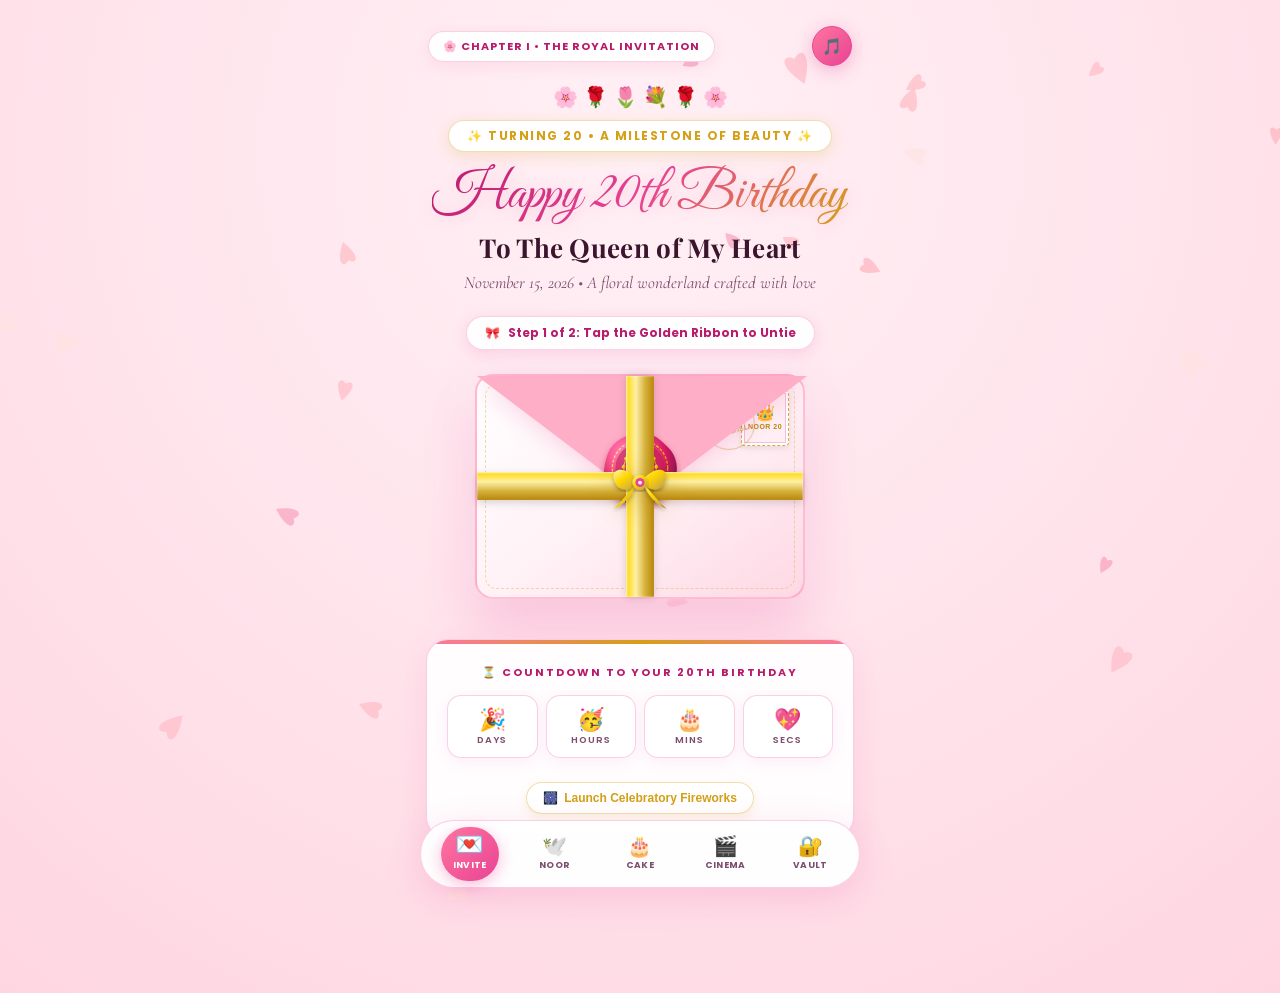
==== commit 413b1ac0: "Polished 3D Locket Layout & Spacing on Invite Tab" ====
--- a/index.html
+++ b/index.html
@@ -510,9 +510,10 @@
        OUT-OF-THE-BOX SURPRISE 1: THE SECRET GOLDEN HEART LOCKET
        ═══════════════════════════════════════════ */
     .locket-section {
-      margin-top: 22px;
-      padding-top: 16px;
-      border-top: 1px dashed rgba(212, 175, 55, 0.5);
+      margin-top: 26px;
+      padding-top: 20px;
+      margin-bottom: 20px;
+      border-top: 1.5px dashed rgba(212, 175, 55, 0.45);
       display: flex;
       flex-direction: column;
       align-items: center;
@@ -527,66 +528,77 @@
       font-weight: 800;
       color: #995c00;
       background: #fff8e7;
-      padding: 4px 12px;
+      padding: 6px 16px;
       border-radius: 50px;
       border: 1px solid #ffd700;
-      margin-bottom: 12px;
+      margin-bottom: 16px;
       box-shadow: 0 2px 8px rgba(212, 160, 23, 0.2);
       animation: pulseGentle 2s infinite ease-in-out;
+      transition: all 0.3s ease;
     }
 
     /* 3D Heart Locket */
     .heart-locket-wrap {
-      width: 140px;
-      height: 110px;
-      perspective: 800px;
+      width: 270px;
+      min-height: 130px;
+      perspective: 900px;
       position: relative;
       cursor: pointer;
       user-select: none;
+      display: flex;
+      justify-content: center;
+      margin: 4px auto 0;
     }
 
     /* The Closed Golden Heart Face */
     .locket-cover {
       position: absolute;
       top: 0;
-      left: 0;
-      width: 100%;
-      height: 100%;
+      left: 50%;
+      transform: translateX(-50%);
+      width: 140px;
+      height: 125px;
       transform-origin: left center;
       transform-style: preserve-3d;
-      transition: transform 0.8s cubic-bezier(0.34, 1.56, 0.64, 1);
+      transition: transform 0.85s cubic-bezier(0.34, 1.56, 0.64, 1), opacity 0.4s ease;
       z-index: 10;
-      filter: drop-shadow(0 6px 14px rgba(184, 134, 11, 0.4));
+      filter: drop-shadow(0 8px 18px rgba(184, 134, 11, 0.45));
     }
 
     .heart-locket-wrap.opened .locket-cover {
-      transform: rotateY(-145deg);
+      transform: translateX(-105%) rotateY(-145deg);
+      opacity: 0.75;
+      pointer-events: none;
     }
 
     /* The Inside Base of the Locket (Reveals Photo & Message) */
     .locket-inside {
-      position: absolute;
-      top: 0;
-      left: 0;
       width: 100%;
-      height: 100%;
+      min-height: 125px;
       display: flex;
       align-items: center;
       justify-content: space-between;
-      padding: 6px 10px;
-      background: radial-gradient(circle, #fffdf8 0%, #fff1df 80%, #fedeb0 100%);
+      gap: 14px;
+      padding: 12px 16px;
+      background: radial-gradient(ellipse at 50% 50%, #fffdf8 0%, #fff4e5 75%, #fedca8 100%);
       border: 2px solid #d4af37;
       border-radius: 20px;
-      box-shadow: inset 0 0 10px rgba(184, 134, 11, 0.25);
+      box-shadow: inset 0 0 14px rgba(184, 134, 11, 0.22), 0 4px 15px rgba(0, 0, 0, 0.08);
+      opacity: 0.15;
+      transition: opacity 0.5s ease;
+    }
+
+    .heart-locket-wrap.opened .locket-inside {
+      opacity: 1;
     }
 
     .locket-photo-frame {
-      width: 52px;
-      height: 64px;
+      width: 68px;
+      height: 82px;
       border-radius: 50% 50% 45% 45%;
       overflow: hidden;
       border: 2px solid #d4af37;
-      box-shadow: 0 3px 8px rgba(0, 0, 0, 0.2);
+      box-shadow: 0 3px 10px rgba(0, 0, 0, 0.25);
       background: #fff;
       flex-shrink: 0;
     }
@@ -595,18 +607,28 @@
       width: 100%;
       height: 100%;
       object-fit: cover;
-      object-position: center 20%;
+      object-position: center 15%;
     }
 
     .locket-micro-letter {
       flex: 1;
-      padding-left: 10px;
       font-family: var(--font-serif);
-      font-size: 9.5px;
-      line-height: 1.35;
+      font-size: 11.5px;
+      line-height: 1.5;
       color: #5c183b;
       font-weight: 700;
       text-align: left;
+    }
+
+    .locket-micro-header {
+      font-size: 10px;
+      font-weight: 800;
+      color: #b81b6c;
+      letter-spacing: 0.5px;
+      margin-bottom: 5px;
+      display: flex;
+      align-items: center;
+      gap: 4px;
     }
 
     /* ═══════════════════════════════════════════
@@ -617,7 +639,7 @@
       align-items: center;
       justify-content: center;
       gap: 12px;
-      margin-top: 18px;
+      margin-top: 24px;
     }
 
     .btn-kiss-stamp {
@@ -941,7 +963,7 @@
                 <img src="assets/pics/pic2.jpg" alt="Her Radiant Smile">
               </div>
               <div class="locket-micro-letter">
-                <div style="font-size: 10px; font-weight: 800; color: #b81b6c; margin-bottom: 2px;">SECRET PROMISE 💌</div>
+                <div class="locket-micro-header"><span>💌</span> A FOREVER PROMISE</div>
                 In a world of 8 billion souls, my eyes and my heart will always look only for you. Happy 20th, my whole world! 👑
               </div>
             </div>
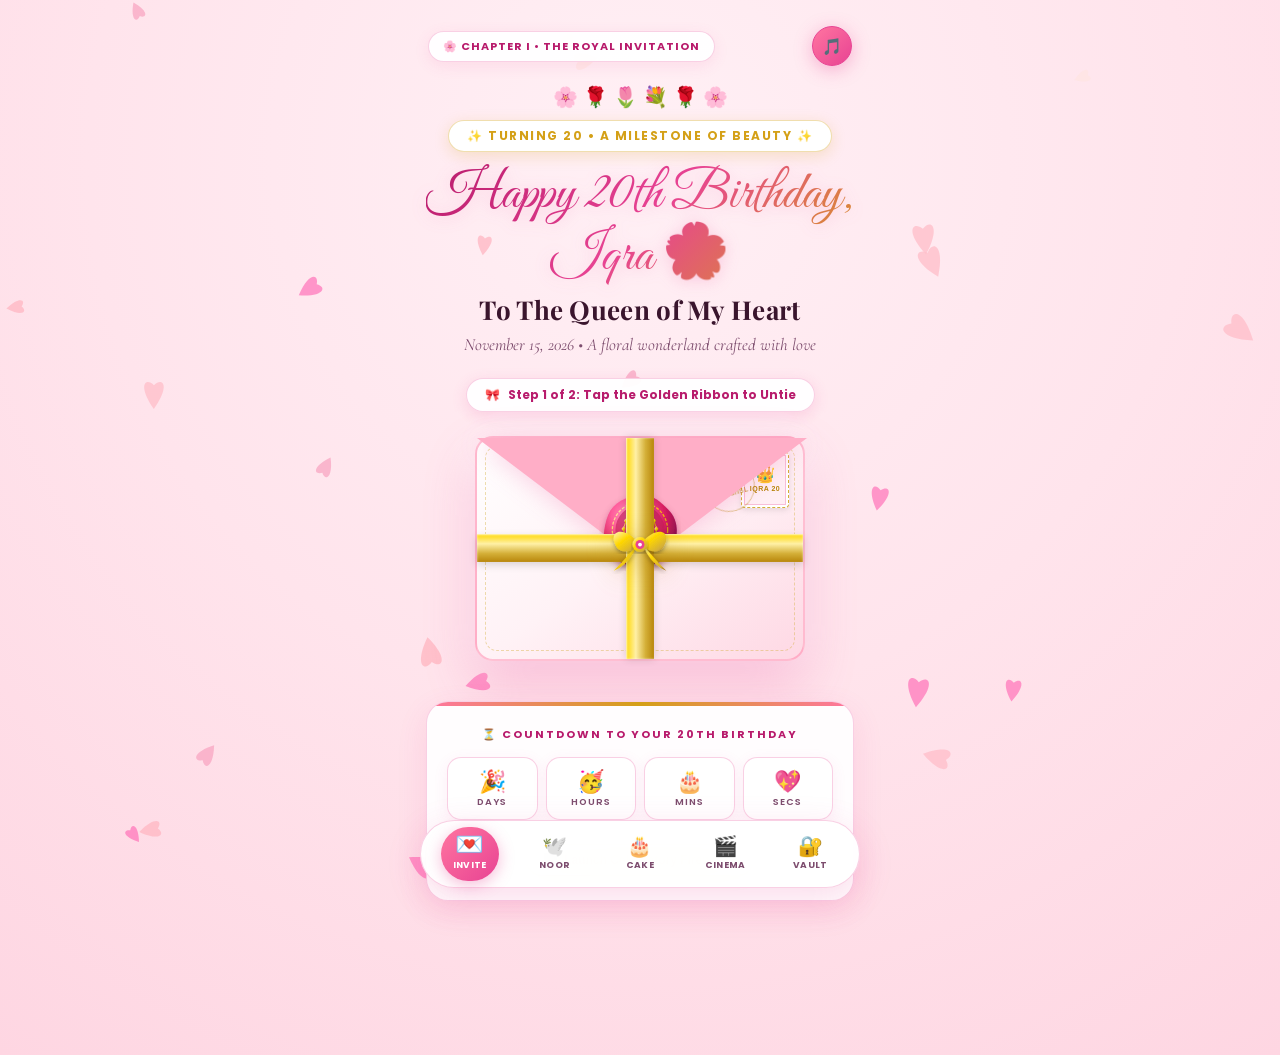
==== commit 29e320b0: "Personalize with Iqra's name across all 5 chapters (Invite, Cake, Blessings, Cinema, Vault)" ====
--- a/index.html
+++ b/index.html
@@ -813,7 +813,7 @@
     <div class="turning-20-pill">✨ Turning 20 • A Milestone of Beauty ✨</div>
 
     <!-- Romantic Header -->
-    <h1 class="title-romantic">Happy 20th Birthday</h1>
+    <h1 class="title-romantic">Happy 20th Birthday, Iqra 🌸</h1>
     <h2 class="title-classy">To The Queen of My Heart</h2>
     <p class="subtitle-soft">November 15, 2026 • A floral wonderland crafted with love</p>
 
@@ -833,7 +833,7 @@
         <div class="envelope-stamp">
           <div class="envelope-stamp-inner">
             <span class="envelope-stamp-icon">👑</span>
-            <span class="envelope-stamp-txt">NOOR 20</span>
+            <span class="envelope-stamp-txt">IQRA 20</span>
           </div>
         </div>
         <div class="envelope-postmark">
@@ -912,15 +912,15 @@
 
         <!-- Shimmering Calligraphy Header -->
         <div class="parchment-header">
-          <h2 class="shimmer-script-title">To The Queen of My Heart</h2>
-          <div class="parchment-subheading">✨ Celebrating 20 Beautiful Years of Noor ✨</div>
+          <h2 class="shimmer-script-title">To My Dearest Iqra</h2>
+          <div class="parchment-subheading">✨ Celebrating 20 Beautiful Years of Your Light ✨</div>
         </div>
 
         <!-- Letter Body -->
         <div class="parchment-body">
-          <span class="parchment-salutation">My Dearest Soul,</span>
+          <span class="parchment-salutation">My Dearest Iqra,</span>
           <p>
-            Twenty years ago, Allah blessed this world with your existence, and on the day you entered my life, my heart found its forever sanctuary and serene peace.
+            Twenty years ago, Allah blessed this world with your existence, my sweet Iqra, and on the day you entered my life, my heart found its forever sanctuary and serene peace.
           </p>
           <p>
             Stepping into your twenties today, you carry a radiance that turns every ordinary moment into something extraordinary. Your kindness, your gentle laughter, and your pure soul inspire me every single day.
@@ -936,7 +936,7 @@
             تیرے چہرے کی رونق رہے سدا آباد<br>
             تیری مسکان رہے سدا شاداب<br>
             <div class="urdu-shair-divider">✦ 💖 ✦</div>
-            بیسویں سالگرہ مبارک ہو میری جان<br>
+            اقراء میری جان! بیسویں سالگرہ مبارک ہو<br>
             تجھ سے ہی وابستہ ہے میری ہر پہچان
           </div>
         </div>
@@ -964,7 +964,7 @@
               </div>
               <div class="locket-micro-letter">
                 <div class="locket-micro-header"><span>💌</span> A FOREVER PROMISE</div>
-                In a world of 8 billion souls, my eyes and my heart will always look only for you. Happy 20th, my whole world! 👑
+                In a world of 8 billion souls, my eyes and my heart will always look only for you, my Iqra. Happy 20th, my whole world! 👑
               </div>
             </div>
 
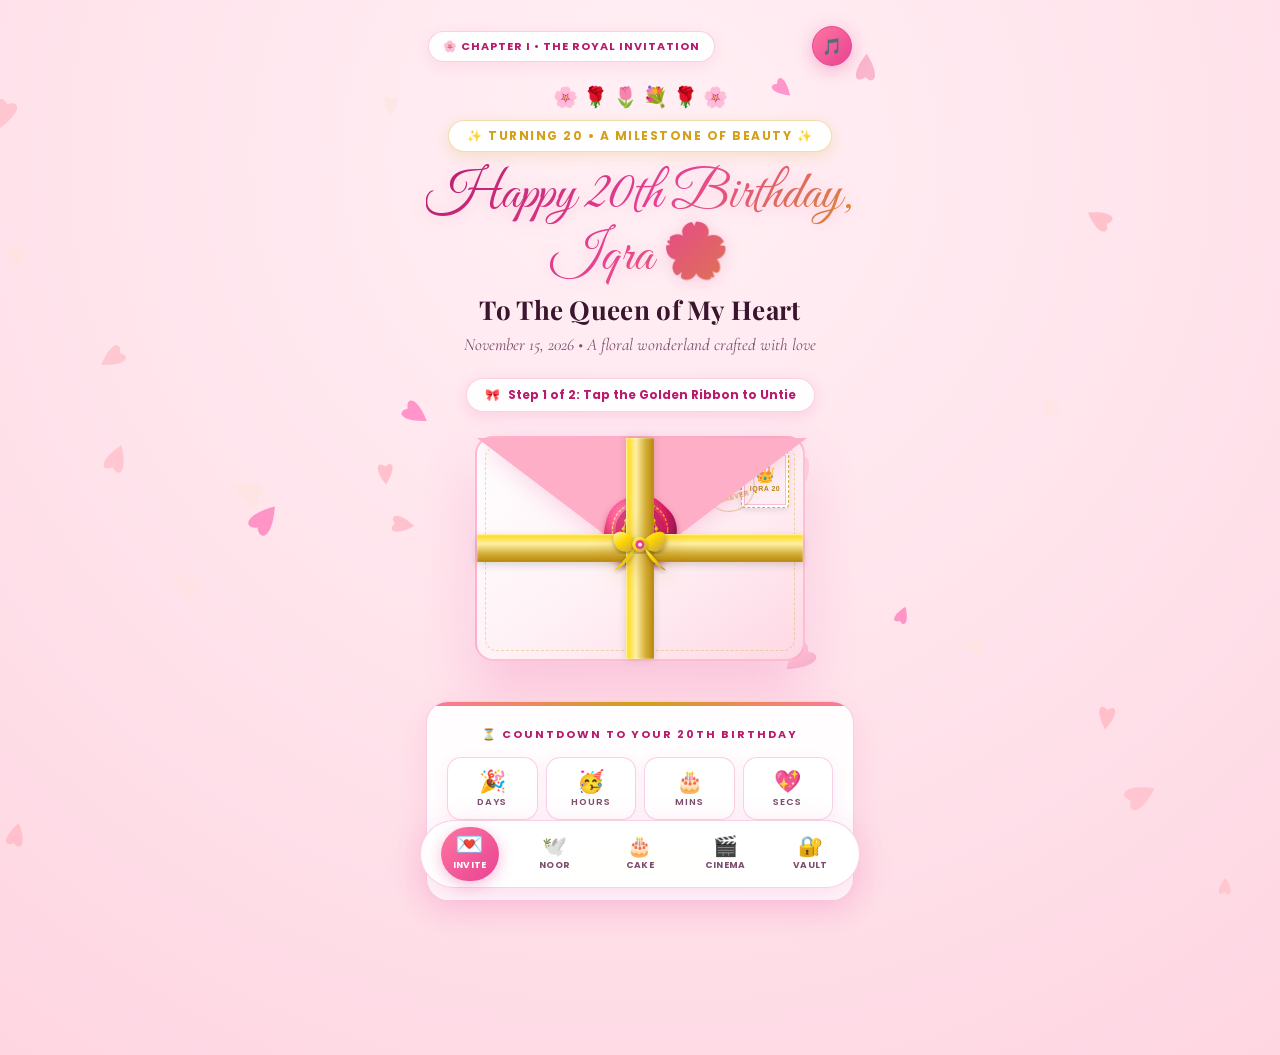
==== commit 79e87916: "Authentic Jewelry-Grade 3D Golden Heart Locket & Ali and Iqra Royal Monogram Crest" ====
--- a/index.html
+++ b/index.html
@@ -403,10 +403,29 @@
     .insignia-crown { font-size: 18px; line-height: 1; }
     .insignia-date { font-family: var(--font-serif); font-size: 8px; font-weight: 700; color: #b8860b; letter-spacing: 1px; text-transform: uppercase; }
 
+    /* Royal Monogram Crest: A 💖 I */
+    .royal-crest-wrap {
+      display: flex;
+      flex-direction: column;
+      align-items: center;
+      margin: 6px auto 2px;
+      user-select: none;
+    }
+
+    .crest-tagline {
+      font-family: var(--font-serif);
+      font-size: 8px;
+      font-weight: 800;
+      color: var(--gold-warm);
+      letter-spacing: 2px;
+      text-transform: uppercase;
+      margin-top: 1px;
+    }
+
     /* Shimmering Golden Calligraphy Header */
     .parchment-header {
       text-align: center;
-      margin-top: 12px;
+      margin-top: 8px;
       margin-bottom: 8px;
     }
 
@@ -414,7 +433,7 @@
       font-family: var(--font-romantic);
       font-size: 38px;
       line-height: 1.15;
-      background: linear-gradient(135deg, #d81b60 0%, #b8860b 40%, #e84393 70%, #d4af37 100%);
+      background: linear-gradient(135deg, #d81b6c 0%, #b8860b 40%, #e84393 70%, #d4af37 100%);
       background-size: 200% auto;
       -webkit-background-clip: text;
       -webkit-text-fill-color: transparent;
@@ -492,9 +511,9 @@
       text-align: right;
       margin-top: 14px;
       font-family: var(--font-romantic);
-      font-size: 26px;
+      font-size: 24px;
       color: var(--rose-deep);
-      line-height: 1.2;
+      line-height: 1.25;
     }
 
     .parchment-signature-sub {
@@ -504,14 +523,15 @@
       color: var(--gold-warm);
       letter-spacing: 1px;
       text-transform: uppercase;
+      margin-top: 3px;
     }
 
     /* ═══════════════════════════════════════════
-       OUT-OF-THE-BOX SURPRISE 1: THE SECRET GOLDEN HEART LOCKET
+       AUTHENTIC JEWELRY-GRADE 3D CLAMSHELL LOCKET
        ═══════════════════════════════════════════ */
     .locket-section {
-      margin-top: 26px;
-      padding-top: 20px;
+      margin-top: 24px;
+      padding-top: 18px;
       margin-bottom: 20px;
       border-top: 1.5px dashed rgba(212, 175, 55, 0.45);
       display: flex;
@@ -532,103 +552,178 @@
       border-radius: 50px;
       border: 1px solid #ffd700;
       margin-bottom: 16px;
-      box-shadow: 0 2px 8px rgba(212, 160, 23, 0.2);
+      box-shadow: 0 2px 10px rgba(212, 160, 23, 0.25);
       animation: pulseGentle 2s infinite ease-in-out;
       transition: all 0.3s ease;
-    }
-
-    /* 3D Heart Locket */
+      cursor: pointer;
+    }
+
+    /* 3D Clamshell Locket Stage */
     .heart-locket-wrap {
-      width: 270px;
-      min-height: 130px;
-      perspective: 900px;
       position: relative;
       cursor: pointer;
       user-select: none;
+      transition: all 0.6s cubic-bezier(0.34, 1.56, 0.64, 1);
       display: flex;
       justify-content: center;
-      margin: 4px auto 0;
-    }
-
-    /* The Closed Golden Heart Face */
-    .locket-cover {
-      position: absolute;
-      top: 0;
-      left: 50%;
-      transform: translateX(-50%);
+      align-items: center;
+      margin: 4px auto;
+      width: 100%;
+    }
+
+    /* ── CLOSED STATE: SINGLE 3D PENDANT ── */
+    .locket-closed-pendant {
+      position: relative;
       width: 140px;
-      height: 125px;
-      transform-origin: left center;
-      transform-style: preserve-3d;
-      transition: transform 0.85s cubic-bezier(0.34, 1.56, 0.64, 1), opacity 0.4s ease;
-      z-index: 10;
-      filter: drop-shadow(0 8px 18px rgba(184, 134, 11, 0.45));
-    }
-
-    .heart-locket-wrap.opened .locket-cover {
-      transform: translateX(-105%) rotateY(-145deg);
-      opacity: 0.75;
+      height: 140px;
+      display: flex;
+      flex-direction: column;
+      align-items: center;
+      filter: drop-shadow(0 10px 22px rgba(184, 134, 11, 0.5)) drop-shadow(0 0 14px rgba(255, 215, 0, 0.35));
+      transition: transform 0.4s cubic-bezier(0.34, 1.56, 0.64, 1);
+    }
+
+    .locket-closed-pendant:hover {
+      transform: scale(1.06);
+    }
+
+    .heart-locket-wrap.opened .locket-closed-pendant {
+      display: none;
+    }
+
+    /* ── OPENED STATE: DUAL-HEART CLAMSHELL ── */
+    .locket-clamshell-open {
+      display: none;
+      width: 100%;
+      max-width: 326px;
+      align-items: center;
+      justify-content: center;
+      position: relative;
+      animation: locketReveal 0.6s cubic-bezier(0.34, 1.56, 0.64, 1) forwards;
+      filter: drop-shadow(0 12px 28px rgba(184, 134, 11, 0.45));
+    }
+
+    .heart-locket-wrap.opened .locket-clamshell-open {
+      display: flex;
+    }
+
+    @keyframes locketReveal {
+      0% { opacity: 0; transform: scale(0.85); }
+      100% { opacity: 1; transform: scale(1); }
+    }
+
+    /* Individual Heart Halves */
+    .clamshell-heart-half {
+      position: relative;
+      width: 155px;
+      height: 155px;
+      display: flex;
+      align-items: center;
+      justify-content: center;
+      flex-shrink: 0;
+    }
+
+    .heart-svg-plate {
+      position: absolute;
+      inset: 0;
+      width: 100%;
+      height: 100%;
       pointer-events: none;
     }
 
-    /* The Inside Base of the Locket (Reveals Photo & Message) */
-    .locket-inside {
-      width: 100%;
-      min-height: 125px;
-      display: flex;
-      align-items: center;
-      justify-content: space-between;
-      gap: 14px;
-      padding: 12px 16px;
-      background: radial-gradient(ellipse at 50% 50%, #fffdf8 0%, #fff4e5 75%, #fedca8 100%);
-      border: 2px solid #d4af37;
-      border-radius: 20px;
-      box-shadow: inset 0 0 14px rgba(184, 134, 11, 0.22), 0 4px 15px rgba(0, 0, 0, 0.08);
-      opacity: 0.15;
-      transition: opacity 0.5s ease;
-    }
-
-    .heart-locket-wrap.opened .locket-inside {
-      opacity: 1;
-    }
-
-    .locket-photo-frame {
-      width: 68px;
-      height: 82px;
+    /* Left Chamber: Bezeled Photo */
+    .clamshell-photo-content {
+      position: relative;
+      width: 76px;
+      height: 94px;
       border-radius: 50% 50% 45% 45%;
       overflow: hidden;
-      border: 2px solid #d4af37;
-      box-shadow: 0 3px 10px rgba(0, 0, 0, 0.25);
+      border: 2px solid #ffd700;
+      box-shadow: 0 4px 12px rgba(0, 0, 0, 0.35), inset 0 0 8px rgba(0, 0, 0, 0.2);
       background: #fff;
-      flex-shrink: 0;
-    }
-
-    .locket-photo-frame img {
+      margin-top: -6px;
+      z-index: 2;
+    }
+
+    .clamshell-photo-img {
       width: 100%;
       height: 100%;
       object-fit: cover;
       object-position: center 15%;
-    }
-
-    .locket-micro-letter {
-      flex: 1;
+      display: block;
+    }
+
+    .clamshell-photo-glare {
+      position: absolute;
+      inset: 0;
+      background: linear-gradient(135deg, rgba(255, 255, 255, 0.45) 0%, transparent 55%);
+      pointer-events: none;
+    }
+
+    /* Right Chamber: Royal Velvet & Gold Engraving */
+    .clamshell-vow-content {
+      position: relative;
+      width: 110px;
+      padding: 0 4px;
+      margin-top: -6px;
+      z-index: 2;
+      text-align: center;
+      display: flex;
+      flex-direction: column;
+      align-items: center;
+    }
+
+    .vow-gold-title {
       font-family: var(--font-serif);
-      font-size: 11.5px;
-      line-height: 1.5;
-      color: #5c183b;
-      font-weight: 700;
-      text-align: left;
-    }
-
-    .locket-micro-header {
-      font-size: 10px;
+      font-size: 9px;
       font-weight: 800;
-      color: #b81b6c;
-      letter-spacing: 0.5px;
-      margin-bottom: 5px;
-      display: flex;
-      align-items: center;
-      gap: 4px;
+      color: #ffd700;
+      letter-spacing: 1.5px;
+      text-transform: uppercase;
+      text-shadow: 0 1px 3px rgba(0, 0, 0, 0.9);
+      margin-bottom: 3px;
+    }
+
+    .vow-gold-text {
+      font-family: var(--font-serif);
+      font-size: 9px;
+      line-height: 1.35;
+      color: #fff9ea;
+      font-weight: 600;
+      text-shadow: 0 1px 2px rgba(0, 0, 0, 0.9);
+      margin-bottom: 4px;
+    }
+
+    .vow-gold-sign {
+      font-family: var(--font-romantic);
+      font-size: 13.5px;
+      color: #ffd700;
+      text-shadow: 0 1px 3px rgba(0, 0, 0, 0.9);
+      line-height: 1;
+    }
+
+    /* Center 3D Gold Hinge linking the two hearts */
+    .clamshell-center-hinge {
+      position: absolute;
+      top: 50%;
+      left: 50%;
+      transform: translate(-50%, -50%);
+      width: 14px;
+      height: 70px;
+      z-index: 5;
+      pointer-events: none;
+      display: flex;
+      flex-direction: column;
+      align-items: center;
+      justify-content: space-between;
+      padding: 4px 0;
+    }
+    .hinge-knuckle {
+      width: 8px;
+      height: 18px;
+      border-radius: 4px;
+      background: linear-gradient(90deg, #b8860b, #ffd700, #fff2a3, #b8860b);
+      box-shadow: 0 2px 5px rgba(0, 0, 0, 0.45);
     }
 
     /* ═══════════════════════════════════════════
@@ -837,9 +932,9 @@
           </div>
         </div>
         <div class="envelope-postmark">
-          <span>★ ROYAL ★</span>
+          <span>★ ALI &amp; IQRA ★</span>
           <span>15 NOV</span>
-          <span>PARIS/ISL</span>
+          <span>FOREVER</span>
         </div>
 
         <!-- Silk Ribbon Layer (Step 1) -->
@@ -910,10 +1005,40 @@
           <div class="insignia-date">15 • XI • 2026</div>
         </div>
 
+        <!-- Royal Monogram Crest: A 💖 I -->
+        <div class="royal-crest-wrap">
+          <svg viewBox="0 0 160 52" width="145" height="46">
+            <defs>
+              <linearGradient id="crestGold" x1="0%" y1="0%" x2="100%" y2="100%">
+                <stop offset="0%" stop-color="#fff4b8"/>
+                <stop offset="35%" stop-color="#ffd700"/>
+                <stop offset="70%" stop-color="#d4af37"/>
+                <stop offset="100%" stop-color="#996515"/>
+              </linearGradient>
+            </defs>
+            <!-- Royal Tiara Crown -->
+            <path d="M 72 12 L 76 16 L 80 7 L 84 16 L 88 12 L 86 20 L 74 20 Z" fill="url(#crestGold)"/>
+            <circle cx="80" cy="5.5" r="1.5" fill="#fff"/>
+            <!-- Left Laurel Branch -->
+            <path d="M 48 34 C 54 20 64 18 72 20" fill="none" stroke="url(#crestGold)" stroke-width="1.5" stroke-linecap="round"/>
+            <path d="M 50 25 Q 46 21 52 19 Q 56 23 50 25 Z" fill="url(#crestGold)"/>
+            <path d="M 56 19 Q 54 14 60 14 Q 62 19 56 19 Z" fill="url(#crestGold)"/>
+            <!-- Right Laurel Branch -->
+            <path d="M 112 34 C 106 20 96 18 88 20" fill="none" stroke="url(#crestGold)" stroke-width="1.5" stroke-linecap="round"/>
+            <path d="M 110 25 Q 114 21 108 19 Q 104 23 110 25 Z" fill="url(#crestGold)"/>
+            <path d="M 104 19 Q 106 14 100 14 Q 98 19 104 19 Z" fill="url(#crestGold)"/>
+            <!-- Interlocking Monogram Text: A & I -->
+            <text x="80" y="38" font-family="'Playfair Display', 'Cinzel', serif" font-size="16.5" font-weight="bold" fill="url(#crestGold)" text-anchor="middle" letter-spacing="2">A  &amp;  I</text>
+            <!-- Center Heart -->
+            <path d="M 80 28 C 80 28 77 24.5 77 22.5 C 77 21 78.2 20 79.5 20 C 80.2 20 80.8 20.5 81 21 C 81.2 20.5 81.8 20 82.5 20 C 83.8 20 85 21 85 22.5 C 85 24.5 82 28 82 28 Z" fill="#e84393"/>
+          </svg>
+          <div class="crest-tagline">ALI &amp; IQRA • WRITTEN IN THE STARS</div>
+        </div>
+
         <!-- Shimmering Calligraphy Header -->
         <div class="parchment-header">
           <h2 class="shimmer-script-title">To My Dearest Iqra</h2>
-          <div class="parchment-subheading">✨ Celebrating 20 Beautiful Years of Your Light ✨</div>
+          <div class="parchment-subheading">A Royal Letter from Ali • Celebrating 20 Beautiful Years</div>
         </div>
 
         <!-- Letter Body -->
@@ -936,60 +1061,106 @@
             تیرے چہرے کی رونق رہے سدا آباد<br>
             تیری مسکان رہے سدا شاداب<br>
             <div class="urdu-shair-divider">✦ 💖 ✦</div>
-            اقراء میری جان! بیسویں سالگرہ مبارک ہو<br>
+            علی کی دعا ہے سلامت رہے اقراء میری جان<br>
             تجھ سے ہی وابستہ ہے میری ہر پہچان
           </div>
         </div>
 
         <!-- Signature -->
         <div class="parchment-signature">
-          Forever & Always Yours,<br>
+          Two Souls, One Heartbeat • <span style="color: #b81b6c; font-weight: 800;">Ali &amp; Iqra</span><br>
+          Forever &amp; Always Yours,<br>
           <span style="font-size: 32px; color: #b81b6c;">Ali</span> 🕊️
-          <div class="parchment-signature-sub">On Your 20th Birthday</div>
+          <div class="parchment-signature-sub">November 15, 2026</div>
         </div>
 
         <!-- ═══════════════════════════════════════════
-             OUT-OF-THE-BOX SURPRISE 1: SECRET GOLDEN HEART LOCKET
+             OUT-OF-THE-BOX SURPRISE 1: AUTHENTIC JEWELRY-GRADE 3D CLAMSHELL LOCKET
              ═══════════════════════════════════════════ -->
         <div class="locket-section">
           <div class="locket-prompt-pill" id="locketPill">
-            <span>✨</span> Tap The Golden Locket to Reveal Secret
+            <span>✨</span> Tap To Open Ali &amp; Iqra's Secret Locket
           </div>
 
-          <div class="heart-locket-wrap" id="heartLocket" title="Tap to open locket">
-            <!-- Inside (Photo & Secret Promise) -->
-            <div class="locket-inside">
-              <div class="locket-photo-frame">
-                <img src="assets/pics/pic2.jpg" alt="Her Radiant Smile">
+          <div class="heart-locket-wrap" id="heartLocket" title="Tap to open or close locket">
+            <!-- ── 1. CLOSED STATE: 3D GOLDEN HEART PENDANT ── -->
+            <div class="locket-closed-pendant">
+              <svg viewBox="0 0 140 140" width="135" height="135">
+                <defs>
+                  <linearGradient id="pendantGold" x1="0%" y1="0%" x2="100%" y2="100%">
+                    <stop offset="0%" stop-color="#fff8db"/>
+                    <stop offset="25%" stop-color="#ffd700"/>
+                    <stop offset="55%" stop-color="#d4af37"/>
+                    <stop offset="85%" stop-color="#b8860b"/>
+                    <stop offset="100%" stop-color="#6a4400"/>
+                  </linearGradient>
+                  <radialGradient id="gemGrad" cx="35%" cy="35%" r="65%">
+                    <stop offset="0%" stop-color="#ffb3d9"/>
+                    <stop offset="35%" stop-color="#ff1493"/>
+                    <stop offset="75%" stop-color="#c2185b"/>
+                    <stop offset="100%" stop-color="#880e4f"/>
+                  </radialGradient>
+                </defs>
+                <!-- Top Bail Loop & Ribbon -->
+                <circle cx="70" cy="12" r="7" fill="none" stroke="url(#pendantGold)" stroke-width="2.5"/>
+                <path d="M 66 12 Q 55 -2 48 6 Q 64 8 68 12 Z" fill="#e84393"/>
+                <path d="M 74 12 Q 85 -2 92 6 Q 76 8 72 12 Z" fill="#e84393"/>
+                <!-- Sculpted 3D Golden Heart Outer -->
+                <path d="M 70 130 C 70 130 12 90 12 50 C 12 26 30 16 50 16 C 61 16 68 22 70 29 C 72 22 79 16 90 16 C 110 16 128 26 128 50 C 128 90 70 130 70 130 Z" 
+                      fill="url(#pendantGold)" stroke="#ffffff" stroke-width="1.2"/>
+                <!-- Inner Beaded Filigree Border -->
+                <path d="M 70 122 C 70 122 20 85 20 52 C 20 32 34 23 50 23 C 59 23 66 28 70 34 C 74 28 81 23 90 23 C 106 23 120 32 120 52 C 120 85 70 122 70 122 Z" 
+                      fill="none" stroke="#fff4b8" stroke-width="1.5" stroke-dasharray="3,2" opacity="0.8"/>
+                <!-- Monogram A ∞ I -->
+                <text x="70" y="56" font-family="'Cinzel', 'Playfair Display', serif" font-size="14.5" font-weight="bold" fill="#6a4400" text-anchor="middle" letter-spacing="1.5">A  ∞  I</text>
+                <!-- Central Faceted Ruby Gem -->
+                <path d="M 70 88 C 70 88 54 75 54 67 C 54 62 58 58 63 58 C 66 58 69 60 70 63 C 71 60 74 58 77 58 C 82 58 86 62 86 67 C 86 75 70 88 70 88 Z" 
+                      fill="url(#gemGrad)" stroke="#ffffff" stroke-width="0.8" filter="drop-shadow(0 2px 4px rgba(0,0,0,0.3))"/>
+                <circle cx="67" cy="63" r="1.5" fill="#ffffff" opacity="0.9"/>
+                <!-- Side Latch Nub -->
+                <circle cx="127" cy="50" r="3" fill="#fff4b8" stroke="#b8860b" stroke-width="1"/>
+              </svg>
+            </div>
+
+            <!-- ── 2. OPENED STATE: DUAL-HEART CLAMSHELL ── -->
+            <div class="locket-clamshell-open">
+              <!-- Left Heart: Bezeled Photo of Iqra -->
+              <div class="clamshell-heart-half">
+                <svg viewBox="0 0 155 155" class="heart-svg-plate">
+                  <path d="M 78 145 C 78 145 10 100 10 55 C 10 28 30 18 52 18 C 64 18 73 25 78 33 C 83 25 92 18 104 18 C 126 18 146 28 146 55 C 146 100 78 145 78 145 Z" 
+                        fill="url(#pendantGold)" stroke="#fff" stroke-width="1.5"/>
+                  <path d="M 78 136 C 78 136 20 95 20 56 C 20 34 36 26 53 26 C 63 26 71 31 78 38 C 85 31 93 26 103 26 C 120 26 136 34 136 56 C 136 95 78 136 78 136 Z" 
+                        fill="#fff8ec" stroke="#d4af37" stroke-width="1.2"/>
+                </svg>
+                <div class="clamshell-photo-content">
+                  <img src="assets/pics/pic2.jpg" alt="Iqra's Radiant Smile" class="clamshell-photo-img">
+                  <div class="clamshell-photo-glare"></div>
+                </div>
               </div>
-              <div class="locket-micro-letter">
-                <div class="locket-micro-header"><span>💌</span> A FOREVER PROMISE</div>
-                In a world of 8 billion souls, my eyes and my heart will always look only for you, my Iqra. Happy 20th, my whole world! 👑
+
+              <!-- Center 3D Gold Hinge -->
+              <div class="clamshell-center-hinge">
+                <div class="hinge-knuckle"></div>
+                <div class="hinge-knuckle"></div>
+                <div class="hinge-knuckle"></div>
               </div>
-            </div>
-
-            <!-- Front Locket Cover (3D Hinge) -->
-            <div class="locket-cover">
-              <svg viewBox="0 0 140 110" width="100%" height="100%">
-                <defs>
-                  <linearGradient id="locketGold" x1="0%" y1="0%" x2="100%" y2="100%">
-                    <stop offset="0%" stop-color="#fff6cc"/>
-                    <stop offset="40%" stop-color="#ffd700"/>
-                    <stop offset="80%" stop-color="#d4af37"/>
-                    <stop offset="100%" stop-color="#aa771c"/>
-                  </linearGradient>
-                  <filter id="locketGlow">
-                    <feDropShadow dx="0" dy="4" stdDeviation="4" flood-color="#000" flood-opacity="0.3"/>
-                  </filter>
-                </defs>
-                <path d="M 70 100 C 70 100 12 60 12 30 C 12 12 28 4 45 4 C 57 4 66 12 70 20 C 74 12 83 4 95 4 C 112 4 128 12 128 30 C 128 60 70 100 70 100 Z" fill="url(#locketGold)" filter="url(#locketGlow)" stroke="#fff" stroke-width="1.5"/>
-                <!-- Filigree Pattern -->
-                <circle cx="70" cy="45" r="18" fill="none" stroke="#aa771c" stroke-width="1.2" stroke-dasharray="3,2"/>
-                <circle cx="70" cy="45" r="8" fill="#e84393"/>
-                <circle cx="70" cy="45" r="3.5" fill="#ffffff"/>
-                <!-- Latch -->
-                <circle cx="124" cy="30" r="3" fill="#ffffff" stroke="#aa771c" stroke-width="1"/>
-              </svg>
+
+              <!-- Right Heart: Royal Velvet & Gold Engraved Vow -->
+              <div class="clamshell-heart-half">
+                <svg viewBox="0 0 155 155" class="heart-svg-plate">
+                  <path d="M 78 145 C 78 145 10 100 10 55 C 10 28 30 18 52 18 C 64 18 73 25 78 33 C 83 25 92 18 104 18 C 126 18 146 28 146 55 C 146 100 78 145 78 145 Z" 
+                        fill="url(#pendantGold)" stroke="#fff" stroke-width="1.5"/>
+                  <path d="M 78 136 C 78 136 20 95 20 56 C 20 34 36 26 53 26 C 63 26 71 31 78 38 C 85 31 93 26 103 26 C 120 26 136 34 136 56 C 136 95 78 136 78 136 Z" 
+                        fill="radial-gradient(circle at 50% 50%, #750835, #3b021a)" stroke="#ffd700" stroke-width="1.2"/>
+                </svg>
+                <div class="clamshell-vow-content">
+                  <div class="vow-gold-title">✨ ALI &amp; IQRA ✨</div>
+                  <div class="vow-gold-text">
+                    "In a world of 8 billion souls, my eyes and my heart will always look only for you, my Iqra. From 21-08-24 to eternity. Happy 20th Birthday, my Queen 👑"
+                  </div>
+                  <div class="vow-gold-sign">— Yours Forever, Ali 🕊️</div>
+                </div>
+              </div>
             </div>
           </div>
         </div>
@@ -1167,7 +1338,7 @@
     });
 
     // ─── SURPRISE 1: GOLDEN HEART LOCKET ───
-    heartLocket.addEventListener('click', () => {
+    function toggleLocket() {
       const isOpened = heartLocket.classList.toggle('opened');
       window.triggerHaptic([40, 60]);
 
@@ -1176,7 +1347,7 @@
       }
 
       if (isOpened) {
-        locketPill.innerHTML = '<span>💖</span> Secret Revealed! A Forever Promise';
+        locketPill.innerHTML = '<span>💖</span> Secret Revealed! A Forever Promise • Tap to Close';
         locketPill.style.background = '#ffe6ef';
         locketPill.style.borderColor = '#ff75a0';
         locketPill.style.color = '#d81b60';
@@ -1186,12 +1357,15 @@
           window.Fireworks.launchSparkles(window.innerWidth / 2, window.innerHeight * 0.65);
         }
       } else {
-        locketPill.innerHTML = '<span>✨</span> Tap The Golden Locket to Reveal Secret';
+        locketPill.innerHTML = '<span>✨</span> Tap To Open Ali &amp; Iqra\'s Secret Locket';
         locketPill.style.background = '#fff8e7';
         locketPill.style.borderColor = '#ffd700';
         locketPill.style.color = '#995c00';
       }
-    });
+    }
+
+    heartLocket.addEventListener('click', toggleLocket);
+    locketPill.addEventListener('click', toggleLocket);
 
     // ─── SURPRISE 2: "SEAL WITH A KISS" (💋) ───
     function stampKiss(x, y) {
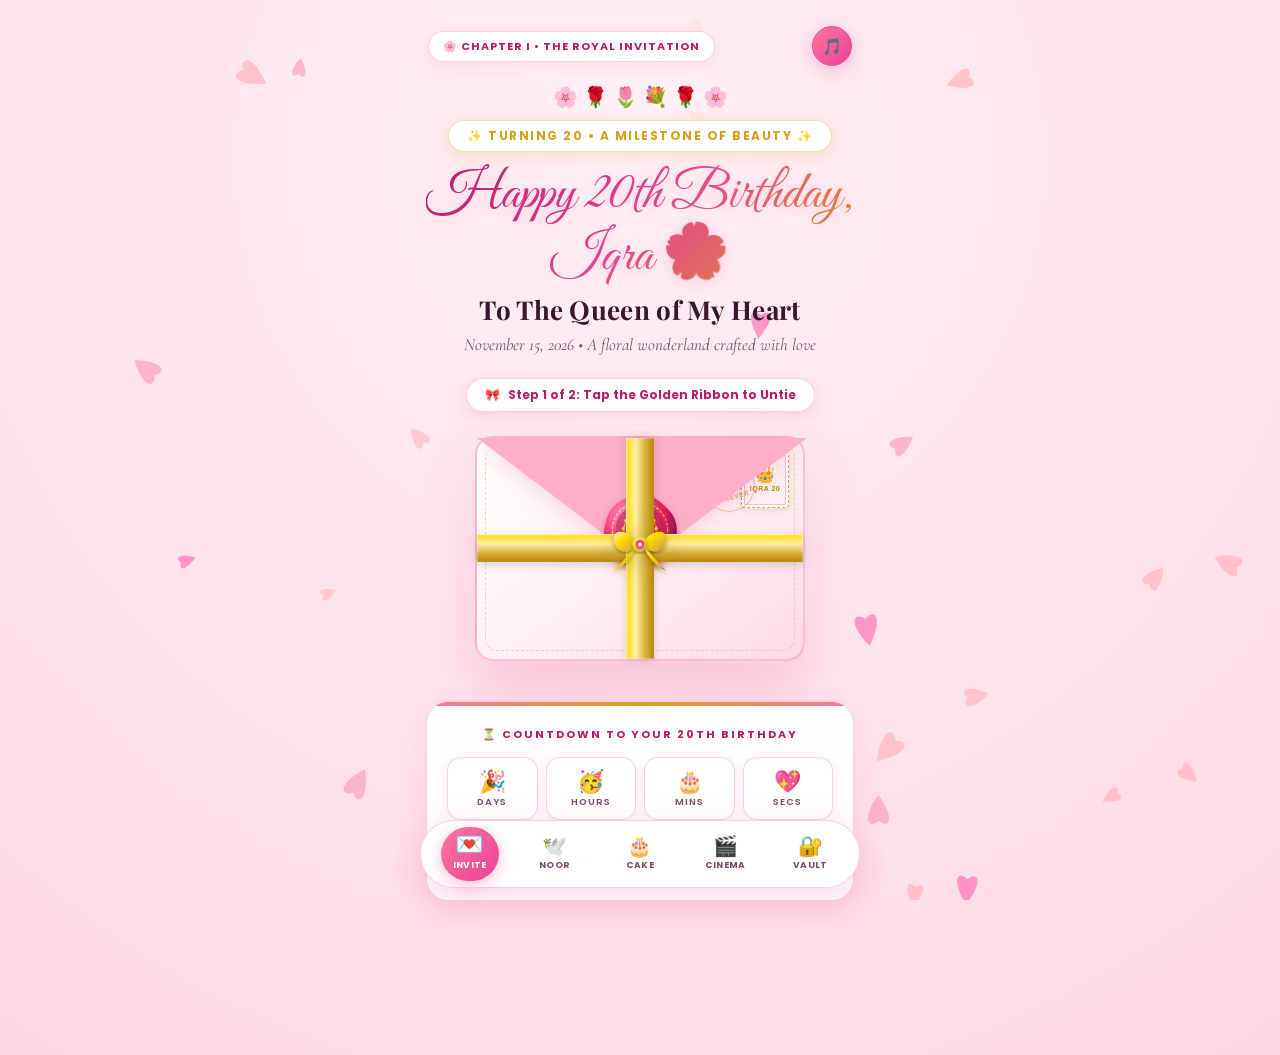
==== commit 8afcb3f2: "Perfect Jewelry Locket Vow Layout & Bottom Spacing" ====
--- a/index.html
+++ b/index.html
@@ -320,7 +320,7 @@
       display: none;
       width: 100%;
       max-width: 375px;
-      margin: 18px auto 24px;
+      margin: 18px auto 90px;
       position: relative;
       animation: emergeLetter 0.9s cubic-bezier(0.2, 0.8, 0.2, 1) forwards;
       z-index: 20;
@@ -337,7 +337,7 @@
       background: linear-gradient(135deg, #fffdf8 0%, #fff9f0 50%, #fff4f8 100%);
       border: 2px solid rgba(212, 175, 55, 0.6);
       border-radius: 18px;
-      padding: 30px 20px 24px;
+      padding: 30px 20px 36px;
       box-shadow: 0 20px 60px rgba(232, 67, 147, 0.25), 0 0 35px rgba(255, 255, 255, 0.95);
       position: relative;
       overflow: hidden;
@@ -663,9 +663,9 @@
     /* Right Chamber: Royal Velvet & Gold Engraving */
     .clamshell-vow-content {
       position: relative;
-      width: 110px;
+      width: 112px;
       padding: 0 4px;
-      margin-top: -6px;
+      margin-top: -14px;
       z-index: 2;
       text-align: center;
       display: flex;
@@ -675,28 +675,28 @@
 
     .vow-gold-title {
       font-family: var(--font-serif);
-      font-size: 9px;
+      font-size: 8.5px;
       font-weight: 800;
       color: #ffd700;
       letter-spacing: 1.5px;
       text-transform: uppercase;
       text-shadow: 0 1px 3px rgba(0, 0, 0, 0.9);
-      margin-bottom: 3px;
+      margin-bottom: 2px;
     }
 
     .vow-gold-text {
       font-family: var(--font-serif);
-      font-size: 9px;
-      line-height: 1.35;
+      font-size: 8.5px;
+      line-height: 1.32;
       color: #fff9ea;
       font-weight: 600;
       text-shadow: 0 1px 2px rgba(0, 0, 0, 0.9);
-      margin-bottom: 4px;
+      margin-bottom: 3px;
     }
 
     .vow-gold-sign {
       font-family: var(--font-romantic);
-      font-size: 13.5px;
+      font-size: 13px;
       color: #ffd700;
       text-shadow: 0 1px 3px rgba(0, 0, 0, 0.9);
       line-height: 1;
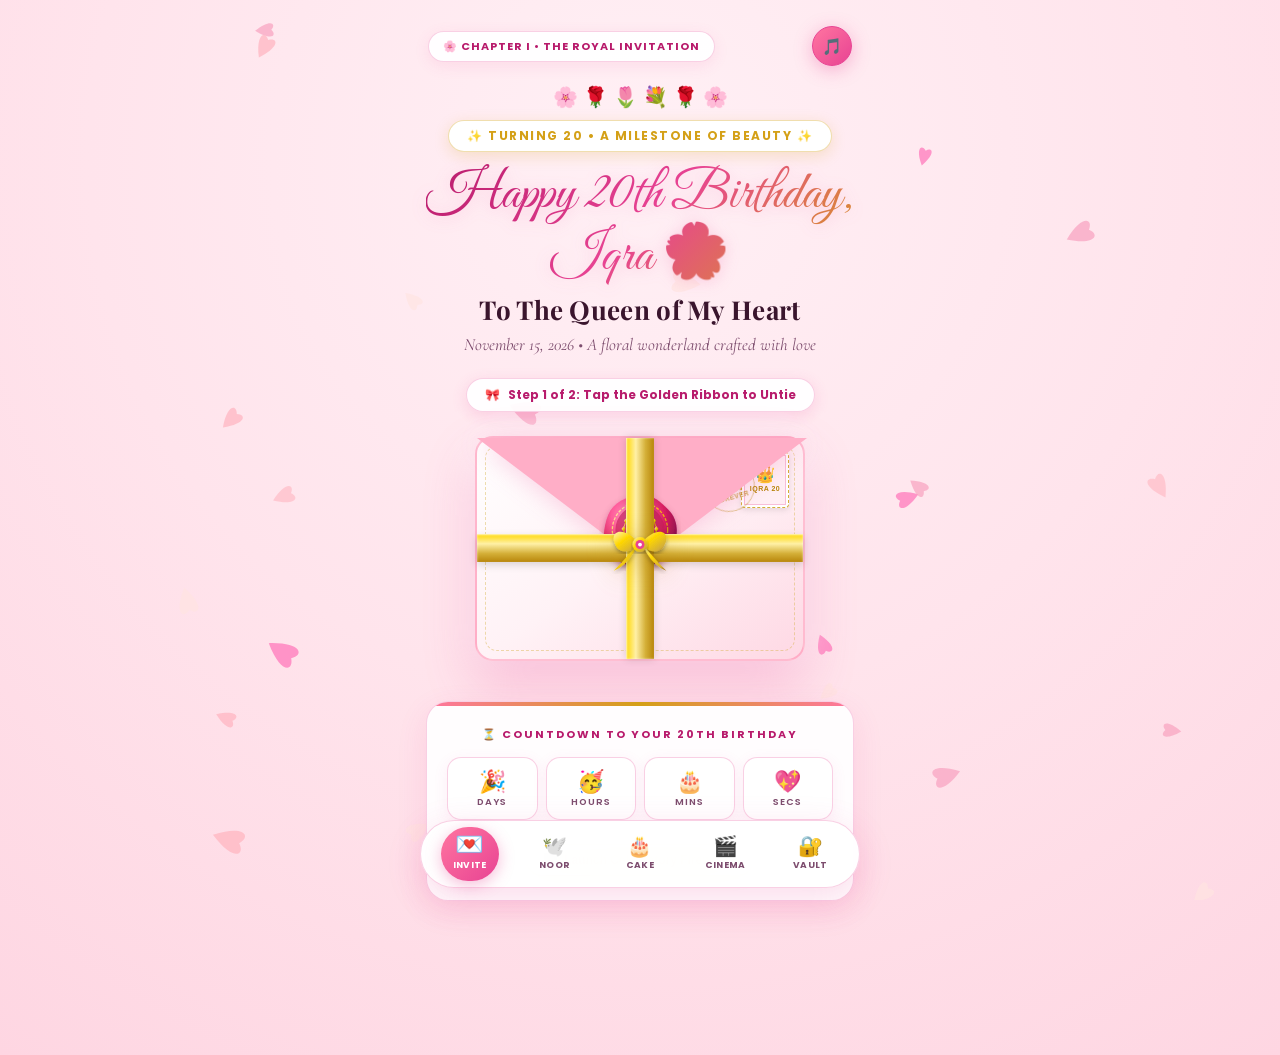
==== commit 41fd797f: "Incorporate Classical Urdu Poetry (Ghalib and Parveen Shakir) and Purge Jaan" ====
--- a/index.html
+++ b/index.html
@@ -1055,14 +1055,17 @@
           </p>
         </div>
 
-        <!-- Urdu Calligraphy Couplet -->
+        <!-- Classical Urdu Masterpieces: Ghalib & Parveen Shakir -->
         <div class="urdu-shair-parchment">
+          <div style="font-size: 10.5px; font-weight: 800; color: #b8860b; letter-spacing: 2px; text-transform: uppercase; margin-bottom: 8px;">
+            ✦ غالبؔ و پروین شاکرؔ کی دعائیہ شاعری ✦
+          </div>
           <div class="urdu-shair-lines">
-            تیرے چہرے کی رونق رہے سدا آباد<br>
-            تیری مسکان رہے سدا شاداب<br>
-            <div class="urdu-shair-divider">✦ 💖 ✦</div>
-            علی کی دعا ہے سلامت رہے اقراء میری جان<br>
-            تجھ سے ہی وابستہ ہے میری ہر پہچان
+            تُم سلامت رہو ہزار بَرس<br>
+            ہر بَرس کے ہوں دِن پچاس ہزار<br>
+            <div class="urdu-shair-divider">✦ 🌸 ✦</div>
+            خدا کرے کہ ترے باغ میں سدا مہکے<br>
+            وہ فصلِ گل جسے اندیشۂ زوال نہ ہو
           </div>
         </div>
 
